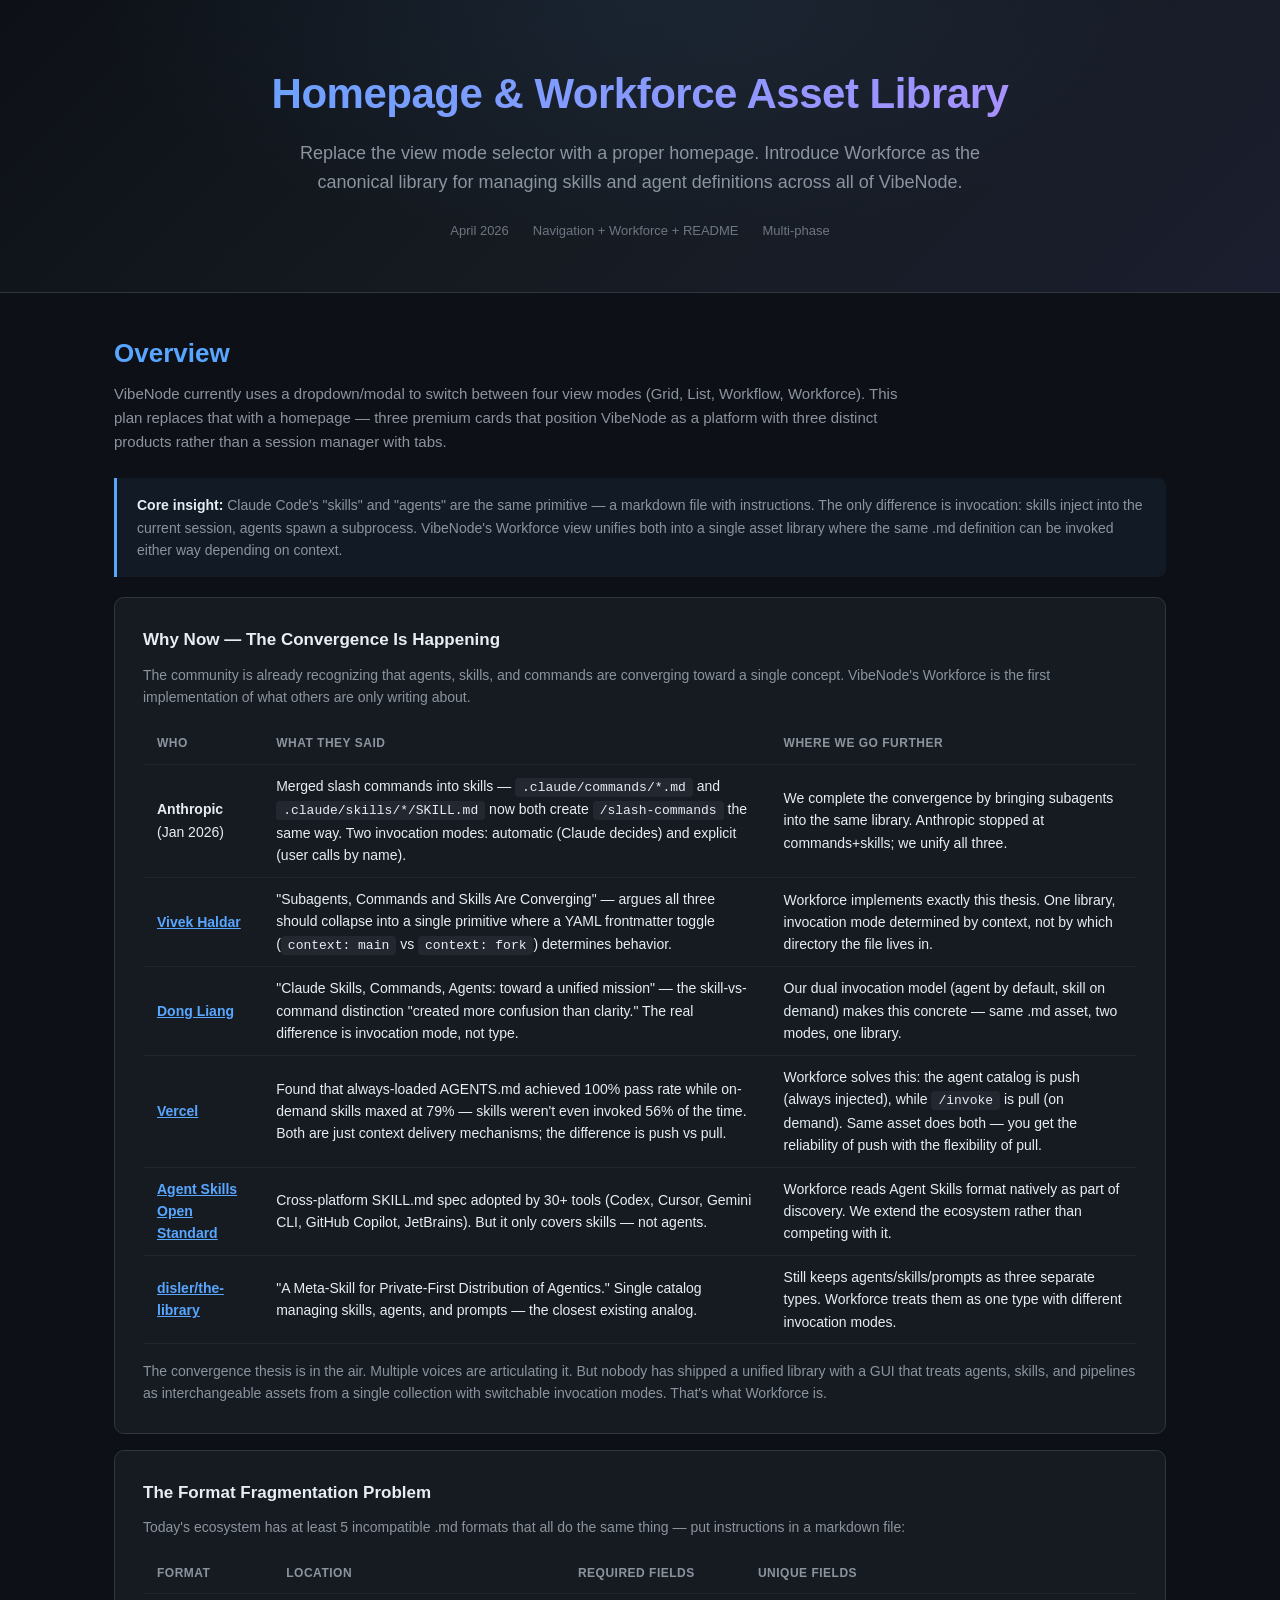
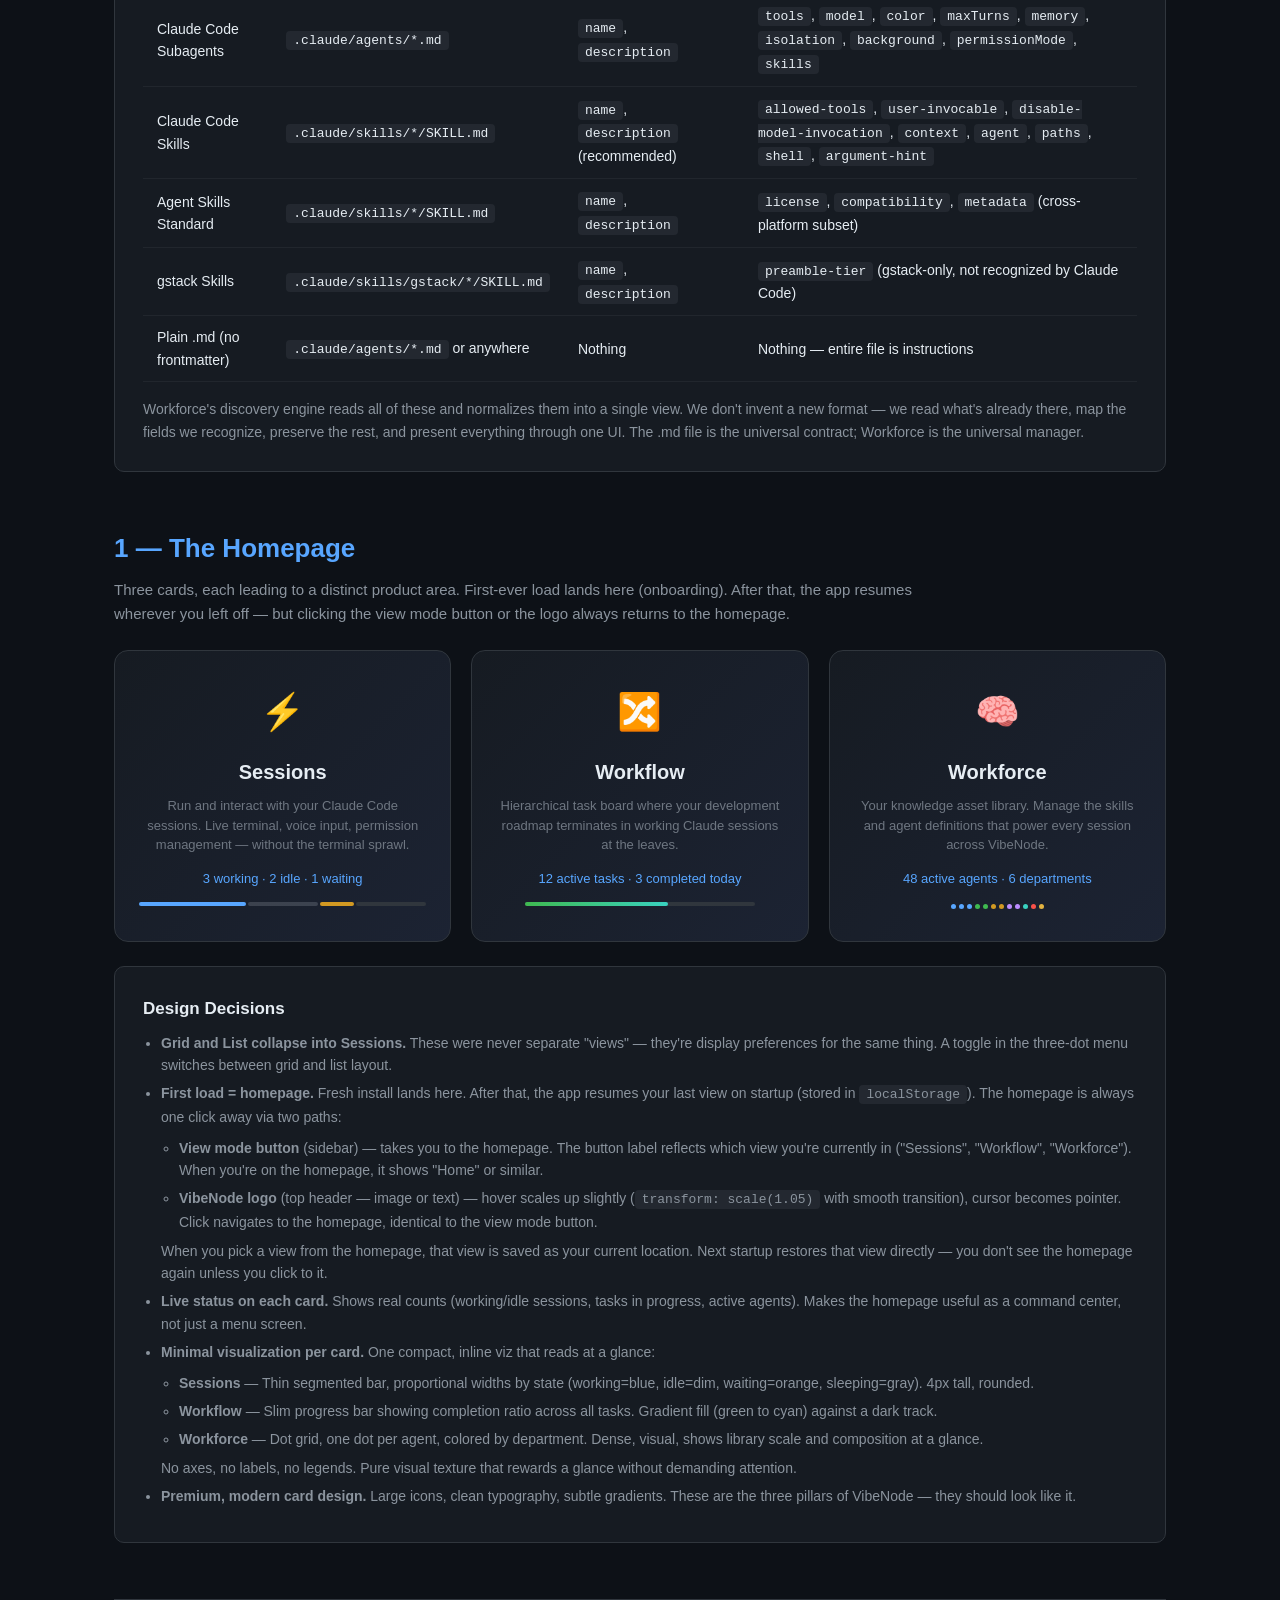
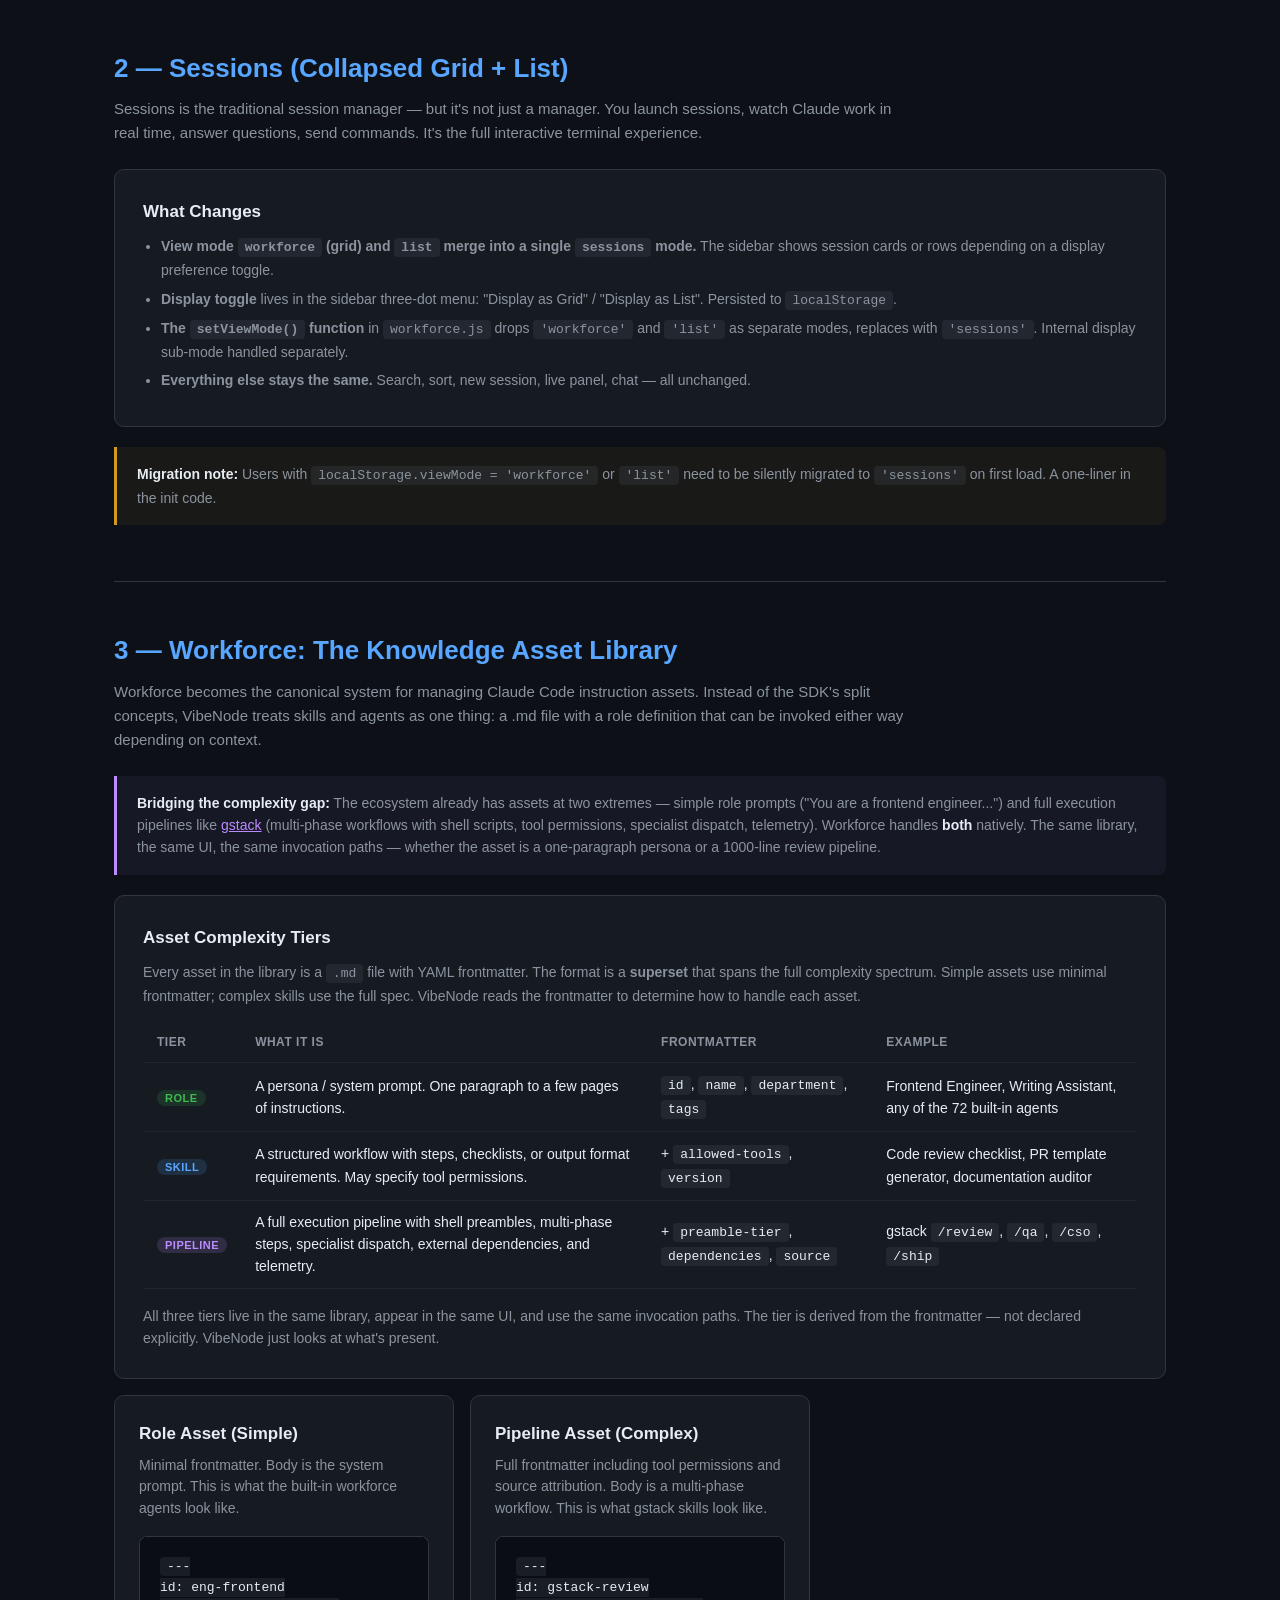
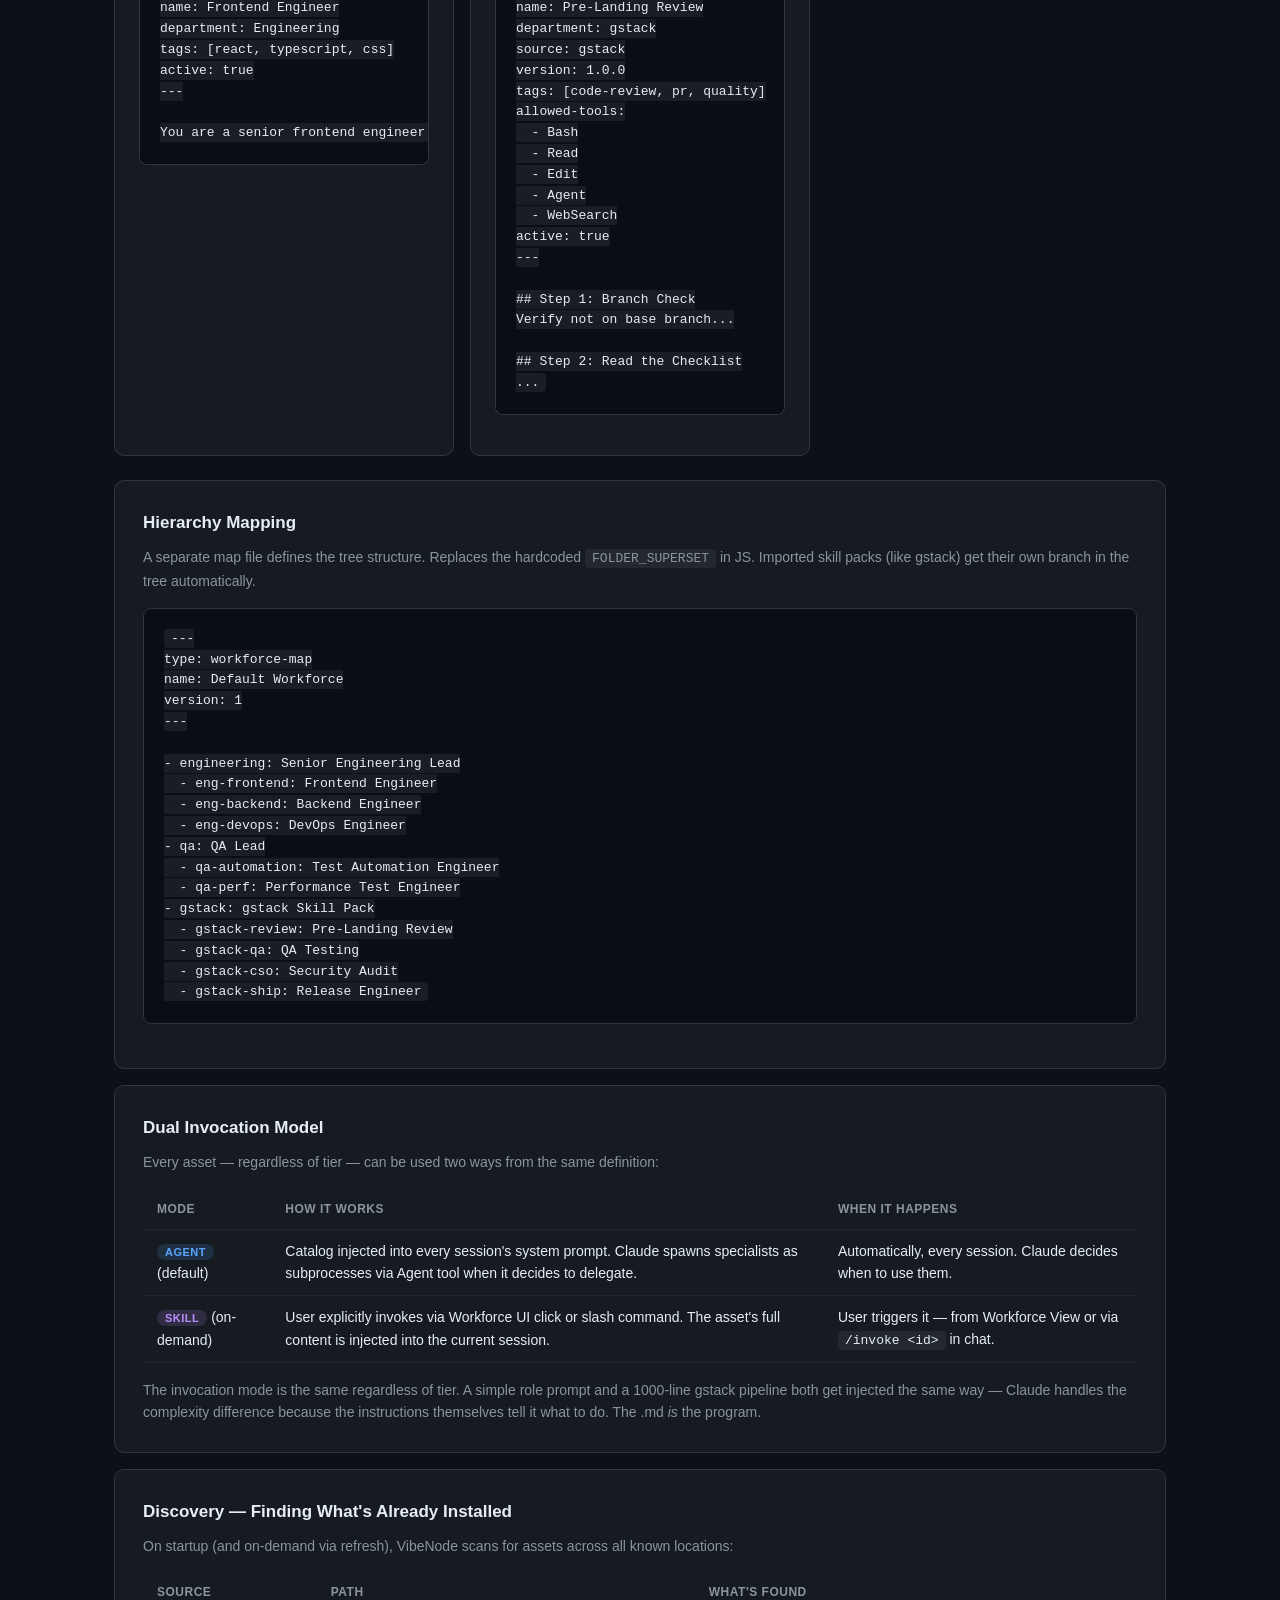
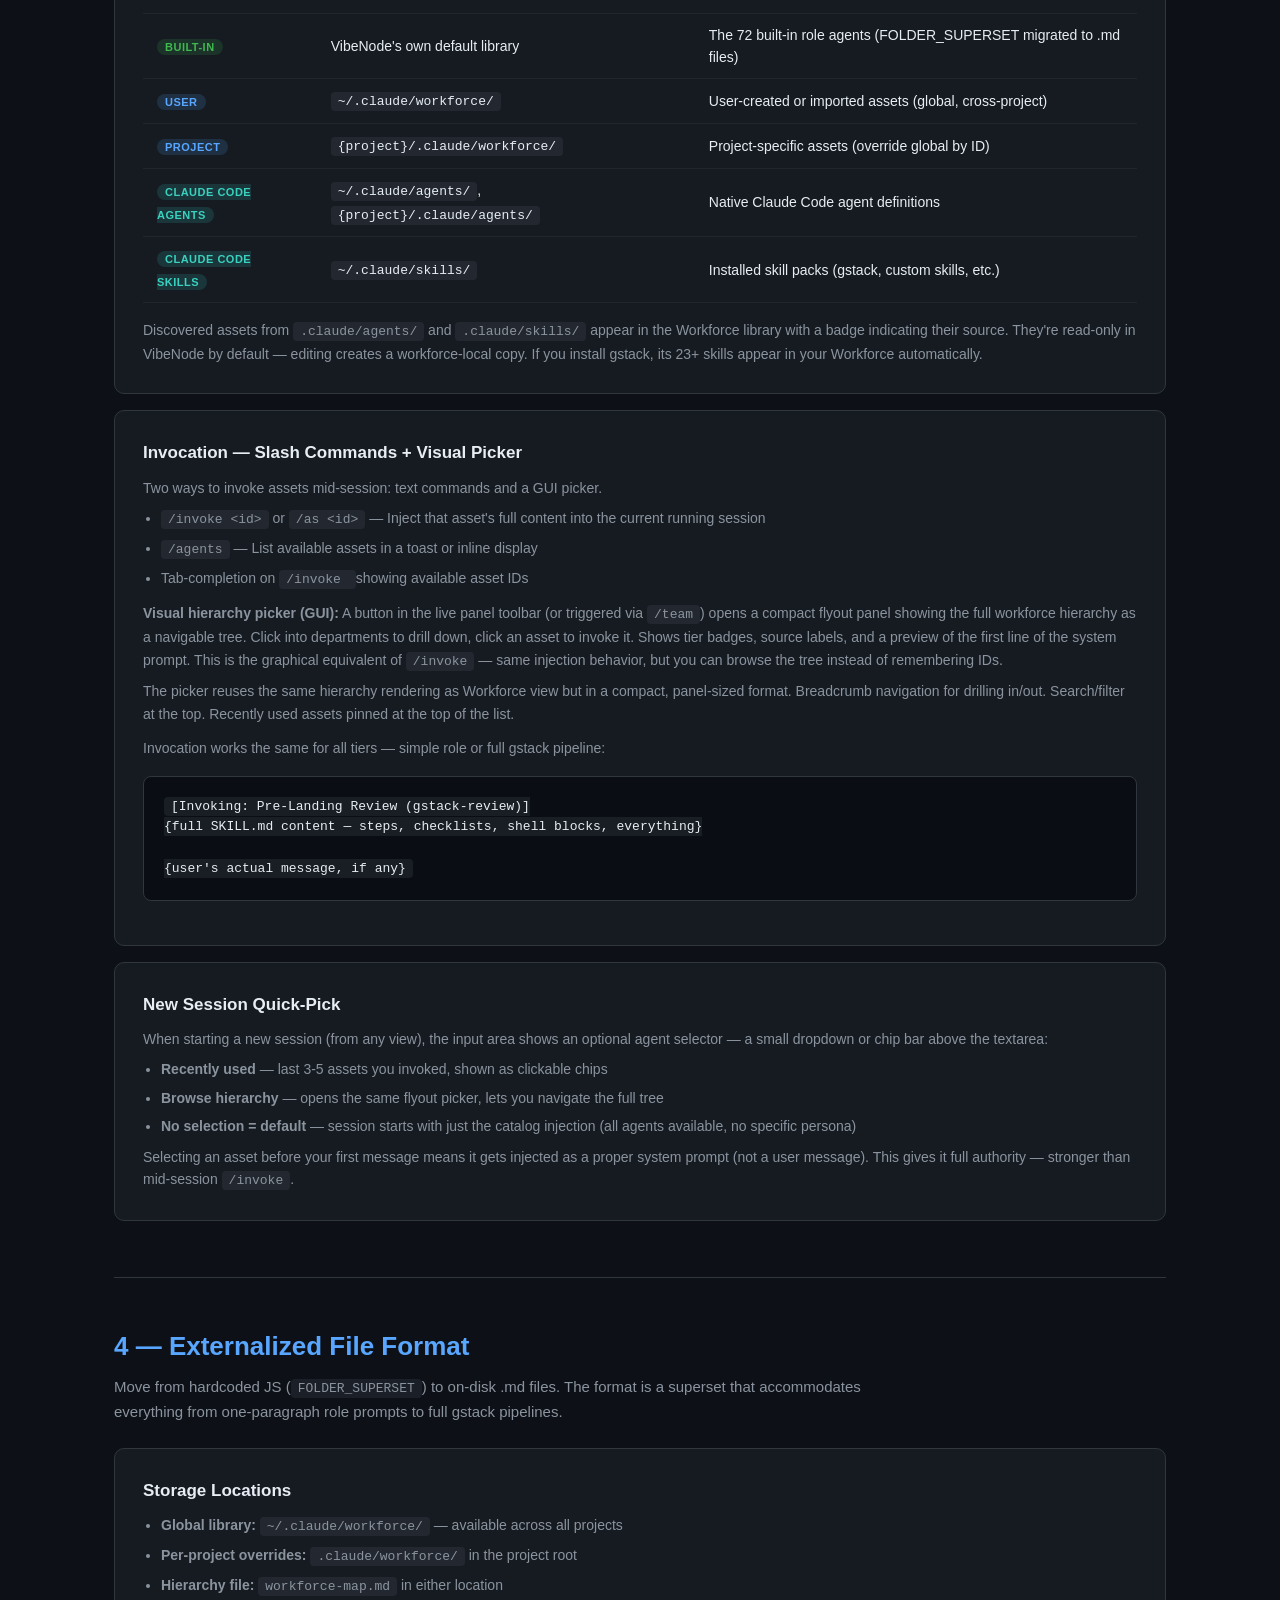
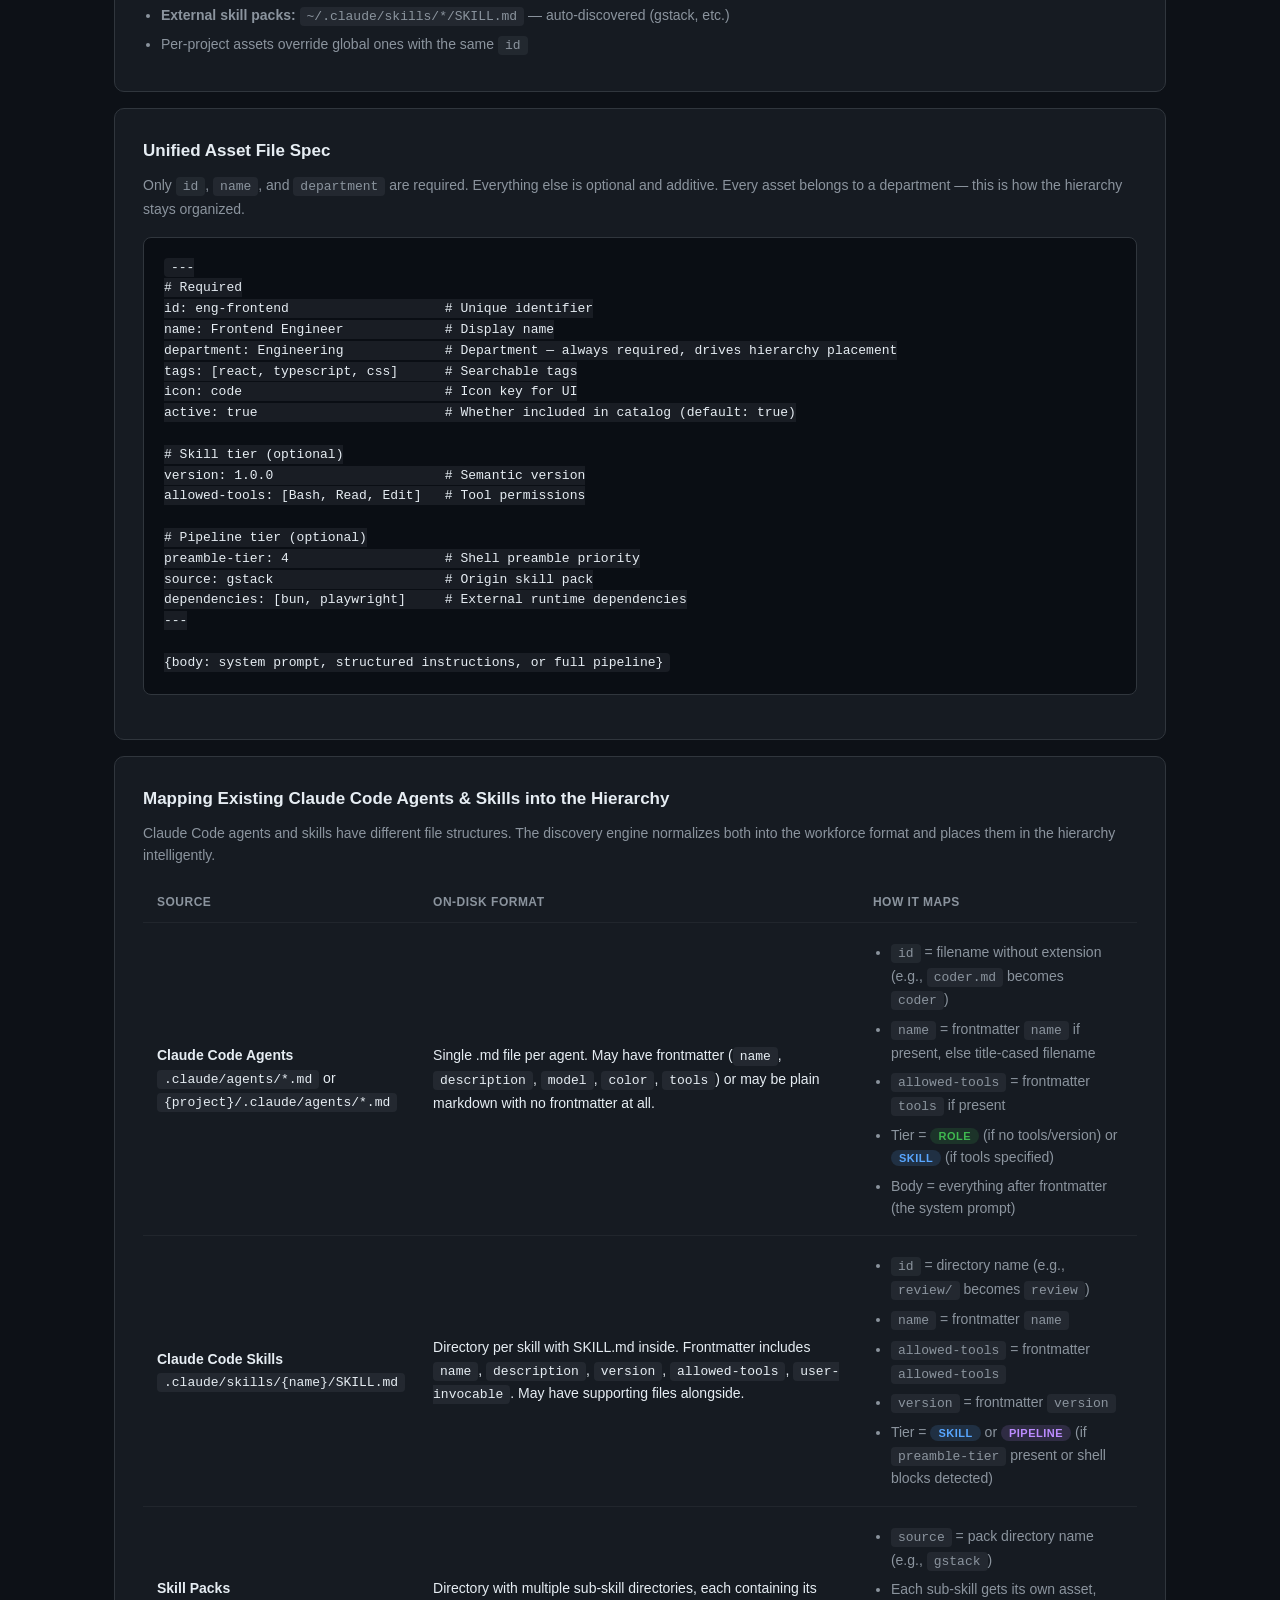
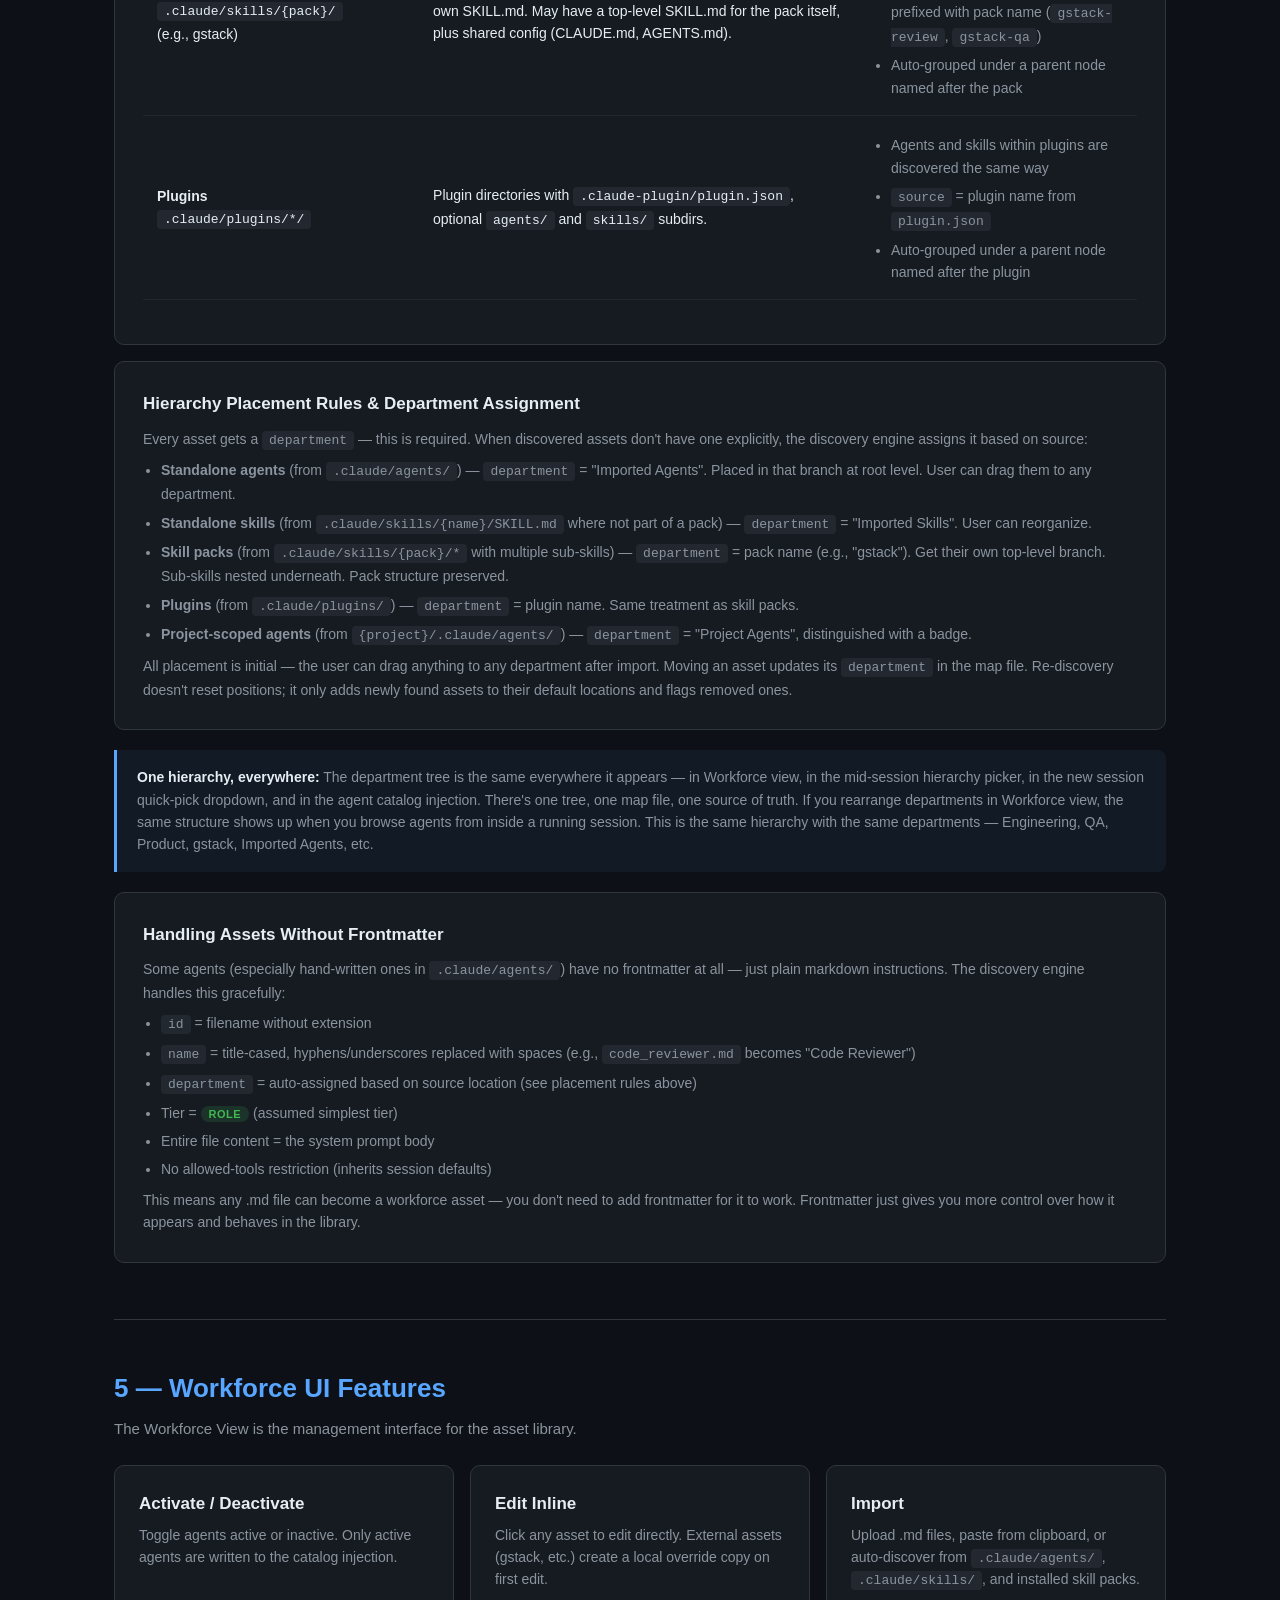
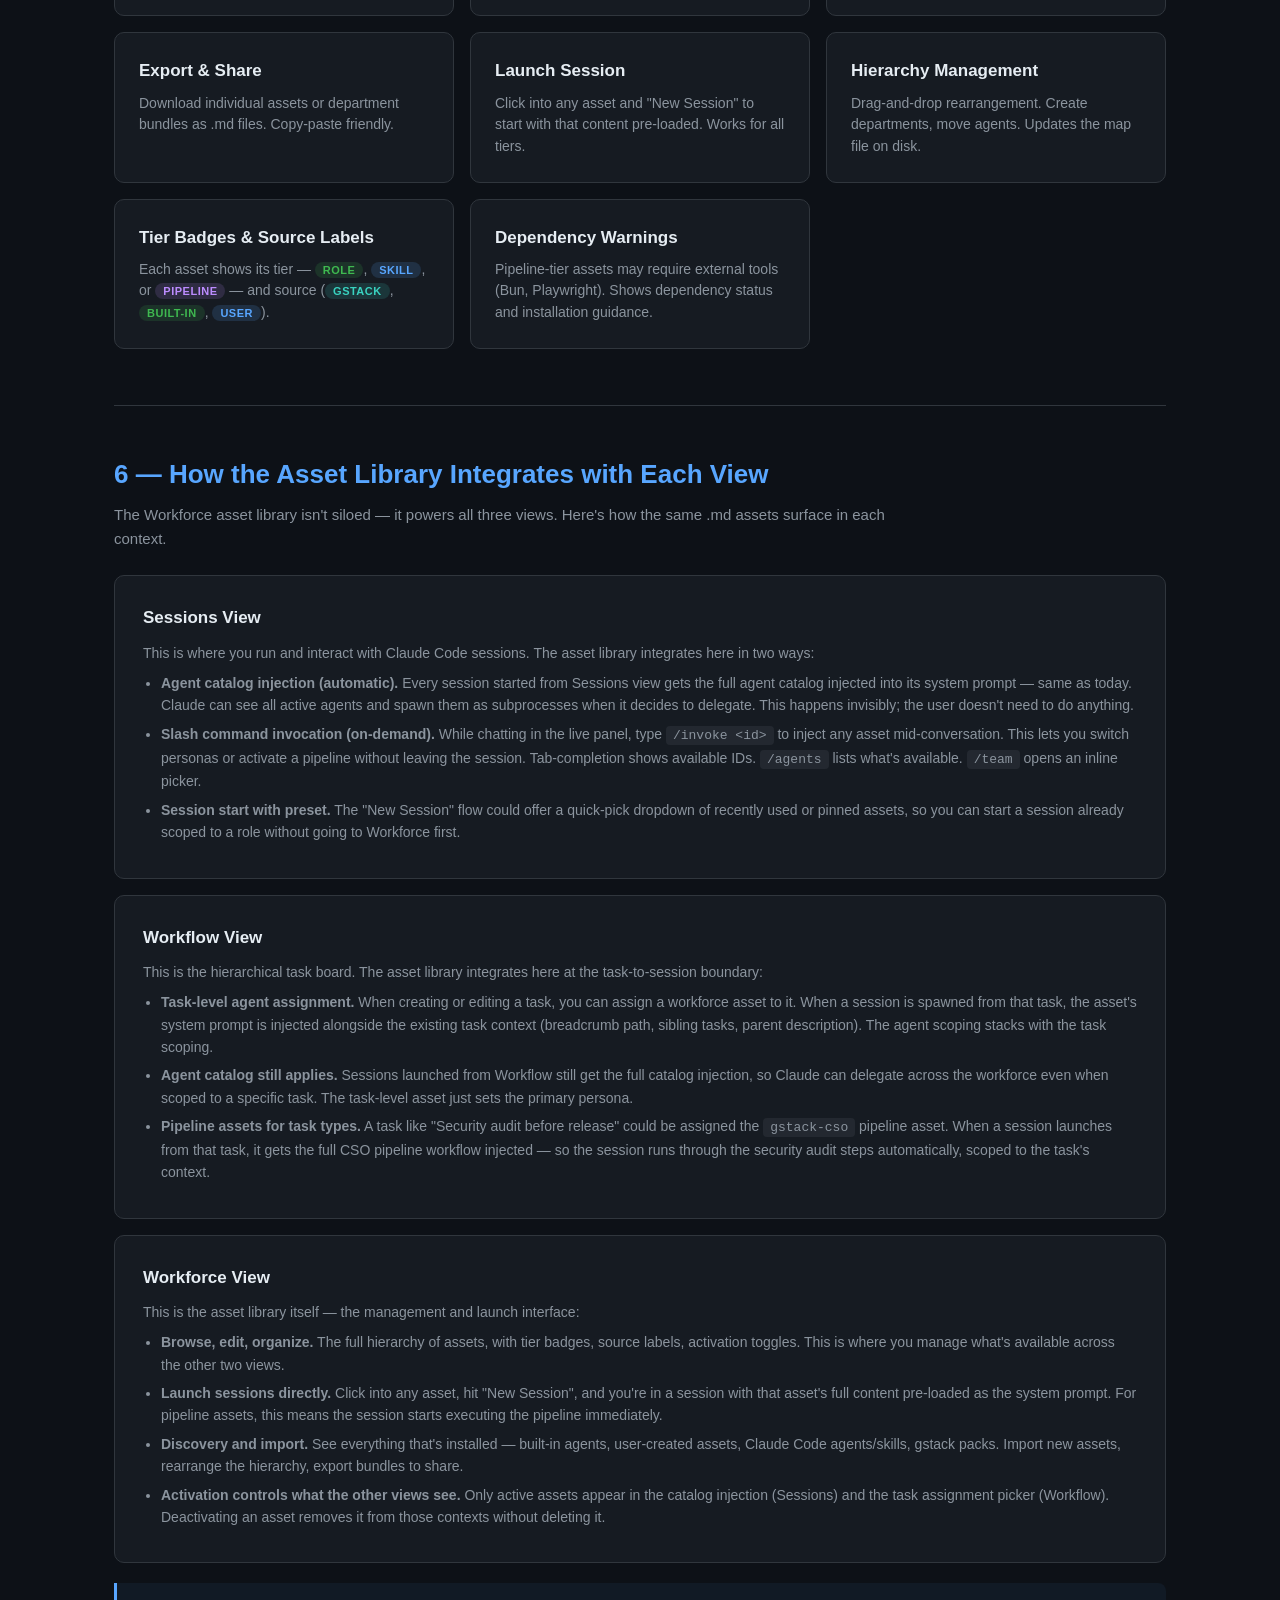
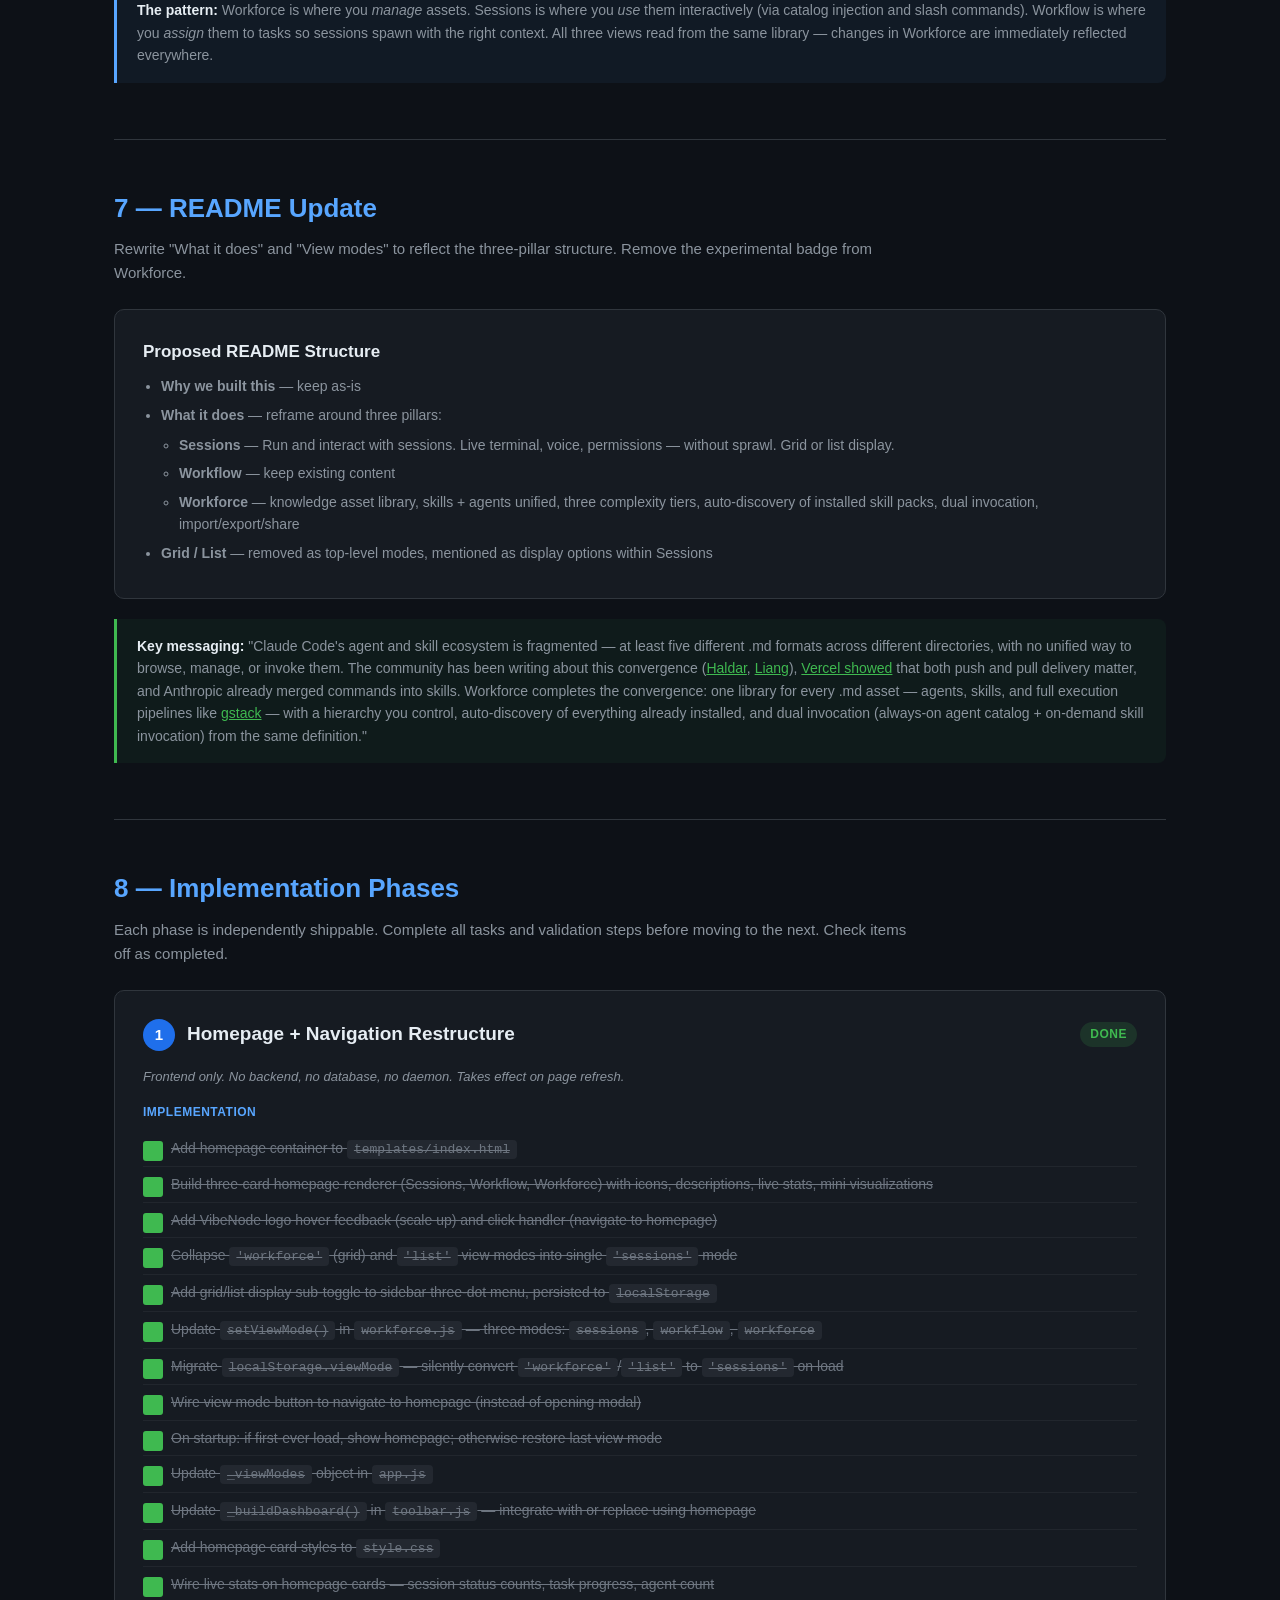
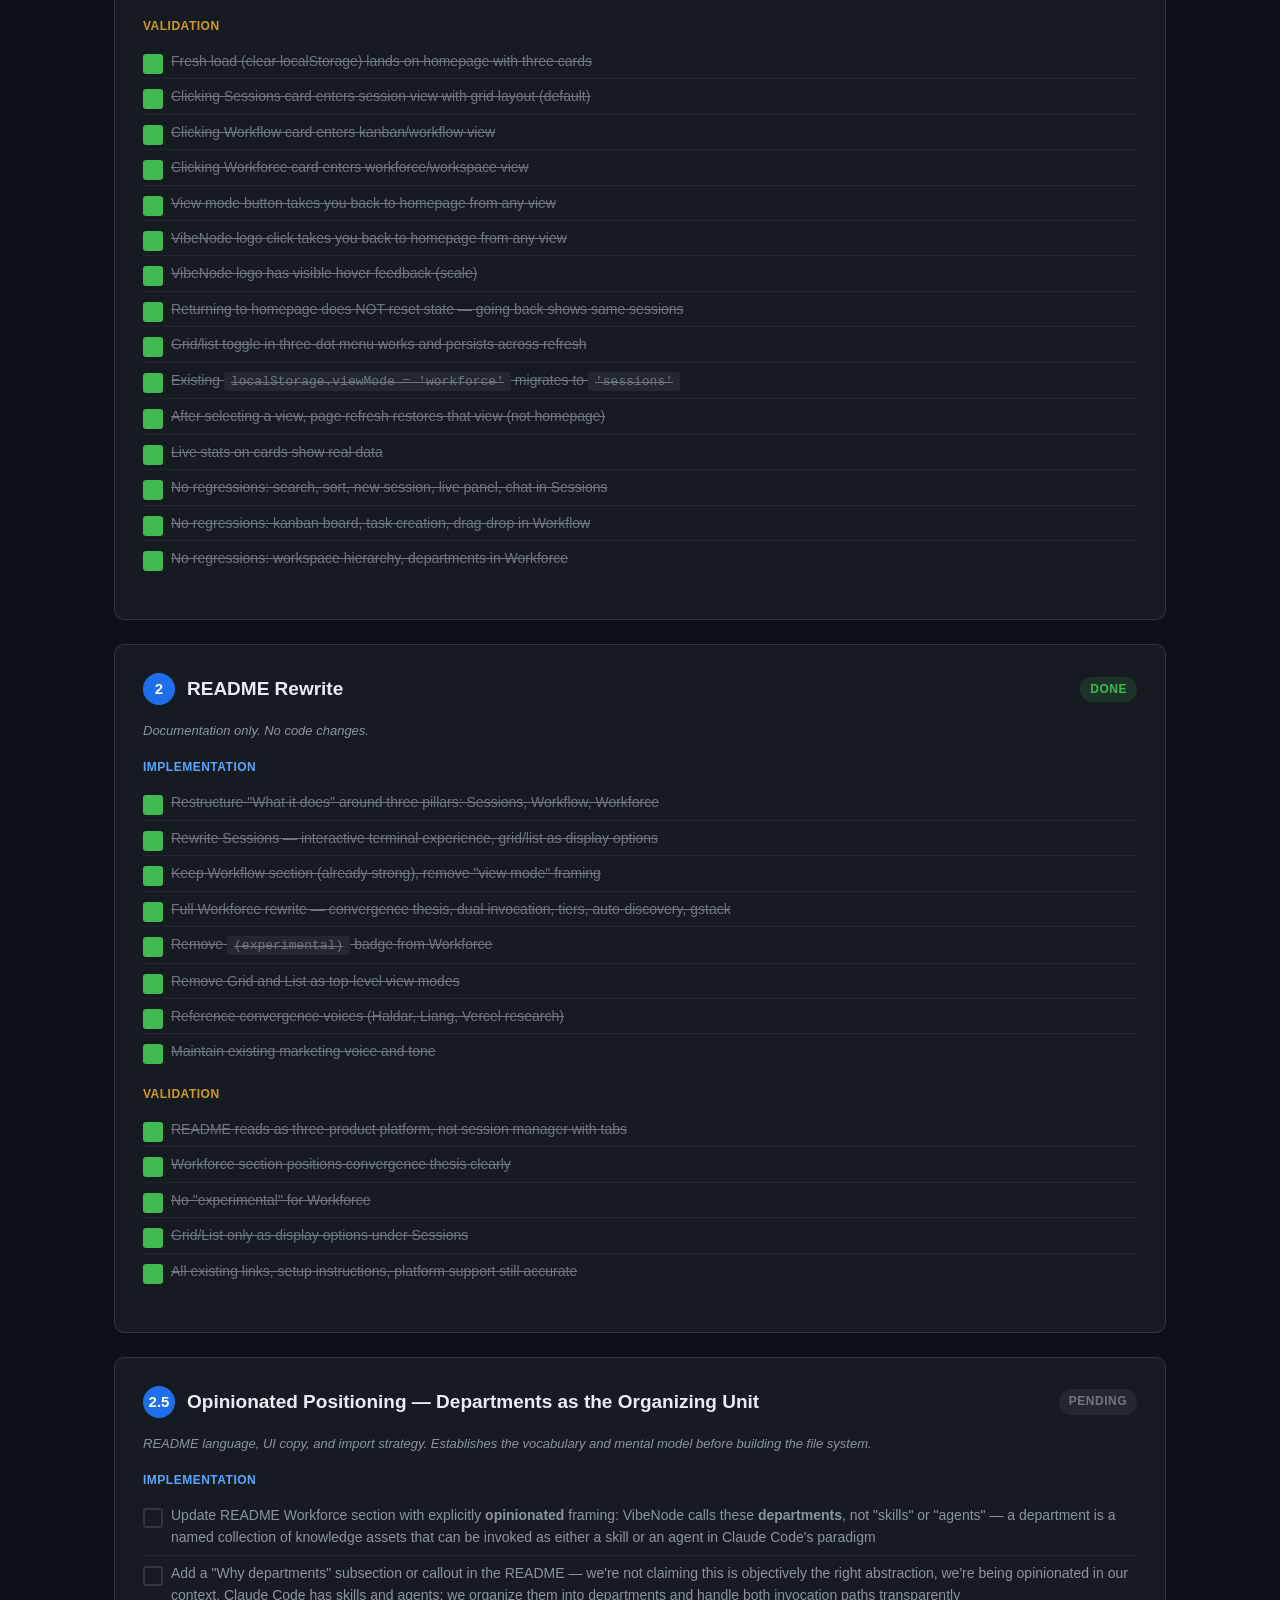
==== docs/plans/homepage_workforce_plan.html @ 004e1289 "Update VibeNode 2026-04-02 00:41" ====
<!DOCTYPE html>
<html lang="en">
<head>
<meta charset="UTF-8">
<meta name="viewport" content="width=device-width, initial-scale=1.0">
<title>VibeNode — Homepage & Workforce Asset Library Plan</title>
<style>
  :root {
    --bg: #0d1117; --bg-card: #161b22; --bg-card-hover: #1c2333; --bg-section: #0d1117;
    --border: #30363d; --border-light: #21262d; --text: #e6edf3; --text-muted: #8b949e;
    --text-dim: #6e7681; --accent: #58a6ff; --accent-dim: #1f6feb; --green: #3fb950;
    --green-dim: #238636; --orange: #d29922; --orange-dim: #9e6a03; --red: #f85149;
    --red-dim: #da3633; --purple: #bc8cff; --purple-dim: #8957e5; --cyan: #39d2c0; --yellow: #e3b341;
  }
  * { margin: 0; padding: 0; box-sizing: border-box; }
  body { font-family: -apple-system, BlinkMacSystemFont, 'Segoe UI', Helvetica, Arial, sans-serif; background: var(--bg); color: var(--text); line-height: 1.6; padding: 0; }
  .hero { background: linear-gradient(135deg, #0d1117 0%, #161b22 50%, #1a1e2e 100%); border-bottom: 1px solid var(--border); padding: 60px 40px 50px; text-align: center; position: relative; overflow: hidden; }
  .hero::before { content: ''; position: absolute; top: 0; left: 0; right: 0; bottom: 0; background: radial-gradient(ellipse at 50% 0%, rgba(88,166,255,0.08) 0%, transparent 60%); pointer-events: none; }
  .hero h1 { font-size: 42px; font-weight: 700; letter-spacing: -0.5px; margin-bottom: 12px; background: linear-gradient(135deg, var(--accent), var(--purple)); -webkit-background-clip: text; -webkit-text-fill-color: transparent; }
  .hero .subtitle { font-size: 18px; color: var(--text-muted); max-width: 700px; margin: 0 auto 24px; }
  .hero .meta { display: flex; gap: 24px; justify-content: center; flex-wrap: wrap; }
  .hero .meta span { font-size: 13px; color: var(--text-dim); display: flex; align-items: center; gap: 6px; }
  .container { max-width: 1100px; margin: 0 auto; padding: 40px 24px 80px; }
  section { margin-bottom: 56px; }
  section > h2 { font-size: 26px; font-weight: 600; margin-bottom: 8px; color: var(--accent); display: flex; align-items: center; gap: 10px; }
  section > .section-desc { color: var(--text-muted); font-size: 15px; margin-bottom: 24px; max-width: 800px; }
  .card-grid { display: grid; grid-template-columns: repeat(auto-fill, minmax(320px, 1fr)); gap: 16px; margin-bottom: 24px; }
  .card { background: var(--bg-card); border: 1px solid var(--border); border-radius: 10px; padding: 24px; transition: border-color 0.15s, background 0.15s; }
  .card:hover { background: var(--bg-card-hover); border-color: var(--accent-dim); }
  .card h3 { font-size: 17px; font-weight: 600; margin-bottom: 8px; display: flex; align-items: center; gap: 8px; }
  .card p { font-size: 14px; color: var(--text-muted); line-height: 1.55; }
  .card ul { margin-top: 10px; padding-left: 18px; }
  .card li { font-size: 14px; color: var(--text-muted); margin-bottom: 4px; }
  .card-full { background: var(--bg-card); border: 1px solid var(--border); border-radius: 10px; padding: 28px; margin-bottom: 16px; }
  .card-full h3 { font-size: 17px; font-weight: 600; margin-bottom: 10px; display: flex; align-items: center; gap: 8px; }
  .card-full p, .card-full li { font-size: 14px; color: var(--text-muted); line-height: 1.6; }
  .card-full ul { padding-left: 18px; margin-top: 8px; }
  .card-full li { margin-bottom: 6px; }
  .badge { font-size: 11px; font-weight: 600; padding: 2px 8px; border-radius: 20px; text-transform: uppercase; letter-spacing: 0.5px; }
  .badge-blue { background: rgba(88,166,255,0.15); color: var(--accent); }
  .badge-green { background: rgba(63,185,80,0.15); color: var(--green); }
  .badge-orange { background: rgba(210,153,34,0.15); color: var(--orange); }
  .badge-purple { background: rgba(188,140,255,0.15); color: var(--purple); }
  .badge-red { background: rgba(248,81,73,0.15); color: var(--red); }
  .badge-cyan { background: rgba(57,210,192,0.15); color: var(--cyan); }
  table { width: 100%; border-collapse: collapse; margin: 16px 0; font-size: 14px; }
  th, td { text-align: left; padding: 10px 14px; border-bottom: 1px solid var(--border-light); }
  th { color: var(--text-muted); font-weight: 600; font-size: 12px; text-transform: uppercase; letter-spacing: 0.5px; }
  td { color: var(--text); }
  tr:hover td { background: rgba(88,166,255,0.03); }
  code { background: rgba(110,118,129,0.15); padding: 2px 7px; border-radius: 4px; font-size: 13px; font-family: 'SF Mono', 'Fira Code', 'Consolas', monospace; }
  pre { background: #0a0e14; border: 1px solid var(--border); border-radius: 8px; padding: 20px; overflow-x: auto; margin: 16px 0; font-size: 13px; line-height: 1.6; }
  .callout { background: rgba(88,166,255,0.06); border-left: 3px solid var(--accent); border-radius: 0 8px 8px 0; padding: 16px 20px; margin: 20px 0; font-size: 14px; color: var(--text-muted); }
  .callout strong { color: var(--text); }
  .callout-orange { background: rgba(210,153,34,0.06); border-left-color: var(--orange); }
  .callout-green { background: rgba(63,185,80,0.06); border-left-color: var(--green); }
  .callout-purple { background: rgba(188,140,255,0.06); border-left-color: var(--purple); }
  .callout-red { background: rgba(248,81,73,0.06); border-left-color: var(--red); }
  .steps { counter-reset: step; list-style: none; padding: 0; }
  .steps li { counter-increment: step; position: relative; padding-left: 48px; margin-bottom: 20px; font-size: 14px; color: var(--text-muted); line-height: 1.6; }
  .steps li::before { content: counter(step); position: absolute; left: 0; top: 0; width: 30px; height: 30px; border-radius: 50%; background: var(--accent-dim); color: white; font-size: 14px; font-weight: 600; display: flex; align-items: center; justify-content: center; }
  .steps li strong { color: var(--text); }
  hr { border: none; border-top: 1px solid var(--border); margin: 48px 0; }
  .homepage-preview { display: grid; grid-template-columns: repeat(3, 1fr); gap: 20px; margin: 24px 0; }
  .homepage-card { background: linear-gradient(135deg, var(--bg-card) 0%, var(--bg-card-hover) 100%); border: 1px solid var(--border); border-radius: 14px; padding: 32px 24px; text-align: center; transition: border-color 0.2s, transform 0.15s; }
  .homepage-card:hover { border-color: var(--accent-dim); transform: translateY(-2px); }
  .homepage-card .card-icon { font-size: 36px; margin-bottom: 16px; display: block; }
  .homepage-card h3 { font-size: 20px; font-weight: 600; margin-bottom: 8px; justify-content: center; }
  .homepage-card p { font-size: 13px; color: var(--text-dim); line-height: 1.5; }
  .homepage-card .live-stat { margin-top: 14px; font-size: 13px; color: var(--accent); font-weight: 500; }
  .homepage-card .mini-viz { margin-top: 10px; height: 8px; display: flex; align-items: center; justify-content: center; }
</style>
</head>
<body>

<div class="hero">
  <h1>Homepage &amp; Workforce Asset Library</h1>
  <div class="subtitle">Replace the view mode selector with a proper homepage. Introduce Workforce as the canonical library for managing skills and agent definitions across all of VibeNode.</div>
  <div class="meta"><span>April 2026</span><span>Navigation + Workforce + README</span><span>Multi-phase</span></div>
</div>

<div class="container">

<!-- ═══════════════ OVERVIEW ═══════════════ -->
<section>
  <h2>Overview</h2>
  <p class="section-desc">VibeNode currently uses a dropdown/modal to switch between four view modes (Grid, List, Workflow, Workforce). This plan replaces that with a homepage — three premium cards that position VibeNode as a platform with three distinct products rather than a session manager with tabs.</p>
  <div class="callout"><strong>Core insight:</strong> Claude Code's "skills" and "agents" are the same primitive — a markdown file with instructions. The only difference is invocation: skills inject into the current session, agents spawn a subprocess. VibeNode's Workforce view unifies both into a single asset library where the same .md definition can be invoked either way depending on context.</div>

  <div class="card-full">
    <h3>Why Now — The Convergence Is Happening</h3>
    <p>The community is already recognizing that agents, skills, and commands are converging toward a single concept. VibeNode's Workforce is the first implementation of what others are only writing about.</p>
    <table>
      <tr><th>Who</th><th>What They Said</th><th>Where We Go Further</th></tr>
      <tr>
        <td><strong>Anthropic</strong> (Jan 2026)</td>
        <td>Merged slash commands into skills — <code>.claude/commands/*.md</code> and <code>.claude/skills/*/SKILL.md</code> now both create <code>/slash-commands</code> the same way. Two invocation modes: automatic (Claude decides) and explicit (user calls by name).</td>
        <td>We complete the convergence by bringing subagents into the same library. Anthropic stopped at commands+skills; we unify all three.</td>
      </tr>
      <tr>
        <td><strong><a href="https://vivekhaldar.com/articles/claude-code-subagents-commands-skills-converging/" style="color:var(--accent)">Vivek Haldar</a></strong></td>
        <td>"Subagents, Commands and Skills Are Converging" — argues all three should collapse into a single primitive where a YAML frontmatter toggle (<code>context: main</code> vs <code>context: fork</code>) determines behavior.</td>
        <td>Workforce implements exactly this thesis. One library, invocation mode determined by context, not by which directory the file lives in.</td>
      </tr>
      <tr>
        <td><strong><a href="https://dongliang.medium.com/claude-skills-commands-agents-toward-a-unified-mission-29b87e385729" style="color:var(--accent)">Dong Liang</a></strong></td>
        <td>"Claude Skills, Commands, Agents: toward a unified mission" — the skill-vs-command distinction "created more confusion than clarity." The real difference is invocation mode, not type.</td>
        <td>Our dual invocation model (agent by default, skill on demand) makes this concrete — same .md asset, two modes, one library.</td>
      </tr>
      <tr>
        <td><strong><a href="https://vercel.com/blog/agents-md-outperforms-skills-in-our-agent-evals" style="color:var(--accent)">Vercel</a></strong></td>
        <td>Found that always-loaded AGENTS.md achieved 100% pass rate while on-demand skills maxed at 79% — skills weren't even invoked 56% of the time. Both are just context delivery mechanisms; the difference is push vs pull.</td>
        <td>Workforce solves this: the agent catalog is push (always injected), while <code>/invoke</code> is pull (on demand). Same asset does both — you get the reliability of push with the flexibility of pull.</td>
      </tr>
      <tr>
        <td><strong><a href="https://agentskills.io" style="color:var(--accent)">Agent Skills Open Standard</a></strong></td>
        <td>Cross-platform SKILL.md spec adopted by 30+ tools (Codex, Cursor, Gemini CLI, GitHub Copilot, JetBrains). But it only covers skills — not agents.</td>
        <td>Workforce reads Agent Skills format natively as part of discovery. We extend the ecosystem rather than competing with it.</td>
      </tr>
      <tr>
        <td><strong><a href="https://github.com/disler/the-library" style="color:var(--accent)">disler/the-library</a></strong></td>
        <td>"A Meta-Skill for Private-First Distribution of Agentics." Single catalog managing skills, agents, and prompts — the closest existing analog.</td>
        <td>Still keeps agents/skills/prompts as three separate types. Workforce treats them as one type with different invocation modes.</td>
      </tr>
    </table>
    <p style="margin-top:16px;color:var(--text-muted);font-size:14px;">The convergence thesis is in the air. Multiple voices are articulating it. But nobody has shipped a unified library with a GUI that treats agents, skills, and pipelines as interchangeable assets from a single collection with switchable invocation modes. That's what Workforce is.</p>
  </div>

  <div class="card-full">
    <h3>The Format Fragmentation Problem</h3>
    <p>Today's ecosystem has at least 5 incompatible .md formats that all do the same thing — put instructions in a markdown file:</p>
    <table>
      <tr><th>Format</th><th>Location</th><th>Required Fields</th><th>Unique Fields</th></tr>
      <tr>
        <td>Claude Code Subagents</td>
        <td><code>.claude/agents/*.md</code></td>
        <td><code>name</code>, <code>description</code></td>
        <td><code>tools</code>, <code>model</code>, <code>color</code>, <code>maxTurns</code>, <code>memory</code>, <code>isolation</code>, <code>background</code>, <code>permissionMode</code>, <code>skills</code></td>
      </tr>
      <tr>
        <td>Claude Code Skills</td>
        <td><code>.claude/skills/*/SKILL.md</code></td>
        <td><code>name</code>, <code>description</code> (recommended)</td>
        <td><code>allowed-tools</code>, <code>user-invocable</code>, <code>disable-model-invocation</code>, <code>context</code>, <code>agent</code>, <code>paths</code>, <code>shell</code>, <code>argument-hint</code></td>
      </tr>
      <tr>
        <td>Agent Skills Standard</td>
        <td><code>.claude/skills/*/SKILL.md</code></td>
        <td><code>name</code>, <code>description</code></td>
        <td><code>license</code>, <code>compatibility</code>, <code>metadata</code> (cross-platform subset)</td>
      </tr>
      <tr>
        <td>gstack Skills</td>
        <td><code>.claude/skills/gstack/*/SKILL.md</code></td>
        <td><code>name</code>, <code>description</code></td>
        <td><code>preamble-tier</code> (gstack-only, not recognized by Claude Code)</td>
      </tr>
      <tr>
        <td>Plain .md (no frontmatter)</td>
        <td><code>.claude/agents/*.md</code> or anywhere</td>
        <td>Nothing</td>
        <td>Nothing — entire file is instructions</td>
      </tr>
    </table>
    <p style="margin-top:12px;color:var(--text-muted);font-size:14px;">Workforce's discovery engine reads all of these and normalizes them into a single view. We don't invent a new format — we read what's already there, map the fields we recognize, preserve the rest, and present everything through one UI. The .md file is the universal contract; Workforce is the universal manager.</p>
  </div>
</section>

<!-- ═══════════════ THE HOMEPAGE ═══════════════ -->
<section>
  <h2>1 — The Homepage</h2>
  <p class="section-desc">Three cards, each leading to a distinct product area. First-ever load lands here (onboarding). After that, the app resumes wherever you left off — but clicking the view mode button or the logo always returns to the homepage.</p>

  <div class="homepage-preview">
    <div class="homepage-card">
      <span class="card-icon">&#9889;</span>
      <h3>Sessions</h3>
      <p>Run and interact with your Claude Code sessions. Live terminal, voice input, permission management — without the terminal sprawl.</p>
      <div class="live-stat">3 working &middot; 2 idle &middot; 1 waiting</div>
      <div class="mini-viz" style="gap:2px;"><div style="width:38%;height:4px;border-radius:2px;background:var(--accent);"></div><div style="width:25%;height:4px;border-radius:2px;background:var(--text-dim);opacity:0.4;"></div><div style="width:12%;height:4px;border-radius:2px;background:var(--orange);"></div><div style="width:25%;height:4px;border-radius:2px;background:var(--border);"></div></div>
    </div>
    <div class="homepage-card">
      <span class="card-icon">&#128256;</span>
      <h3>Workflow</h3>
      <p>Hierarchical task board where your development roadmap terminates in working Claude sessions at the leaves.</p>
      <div class="live-stat">12 active tasks &middot; 3 completed today</div>
      <div class="mini-viz"><div style="width:80%;height:4px;border-radius:2px;background:var(--border);"><div style="width:62%;height:100%;border-radius:2px;background:linear-gradient(90deg,var(--green),var(--cyan));"></div></div></div>
    </div>
    <div class="homepage-card">
      <span class="card-icon">&#129504;</span>
      <h3>Workforce</h3>
      <p>Your knowledge asset library. Manage the skills and agent definitions that power every session across VibeNode.</p>
      <div class="live-stat">48 active agents &middot; 6 departments</div>
      <div class="mini-viz" style="gap:3px;flex-wrap:wrap;height:auto;padding:4px 16px 0;"><div style="width:5px;height:5px;border-radius:50%;background:var(--accent);"></div><div style="width:5px;height:5px;border-radius:50%;background:var(--accent);"></div><div style="width:5px;height:5px;border-radius:50%;background:var(--accent);"></div><div style="width:5px;height:5px;border-radius:50%;background:var(--green);"></div><div style="width:5px;height:5px;border-radius:50%;background:var(--green);"></div><div style="width:5px;height:5px;border-radius:50%;background:var(--orange);"></div><div style="width:5px;height:5px;border-radius:50%;background:var(--orange);"></div><div style="width:5px;height:5px;border-radius:50%;background:var(--purple);"></div><div style="width:5px;height:5px;border-radius:50%;background:var(--purple);"></div><div style="width:5px;height:5px;border-radius:50%;background:var(--cyan);"></div><div style="width:5px;height:5px;border-radius:50%;background:var(--red);"></div><div style="width:5px;height:5px;border-radius:50%;background:var(--yellow);"></div></div>
    </div>
  </div>

  <div class="card-full">
    <h3>Design Decisions</h3>
    <ul>
      <li><strong>Grid and List collapse into Sessions.</strong> These were never separate "views" — they're display preferences for the same thing. A toggle in the three-dot menu switches between grid and list layout.</li>
      <li><strong>First load = homepage.</strong> Fresh install lands here. After that, the app resumes your last view on startup (stored in <code>localStorage</code>). The homepage is always one click away via two paths:
        <ul>
          <li><strong>View mode button</strong> (sidebar) — takes you to the homepage. The button label reflects which view you're currently in ("Sessions", "Workflow", "Workforce"). When you're on the homepage, it shows "Home" or similar.</li>
          <li><strong>VibeNode logo</strong> (top header — image or text) — hover scales up slightly (<code>transform: scale(1.05)</code> with smooth transition), cursor becomes pointer. Click navigates to the homepage, identical to the view mode button.</li>
        </ul>
        When you pick a view from the homepage, that view is saved as your current location. Next startup restores that view directly — you don't see the homepage again unless you click to it.
      </li>
      <li><strong>Live status on each card.</strong> Shows real counts (working/idle sessions, tasks in progress, active agents). Makes the homepage useful as a command center, not just a menu screen.</li>
      <li><strong>Minimal visualization per card.</strong> One compact, inline viz that reads at a glance:
        <ul>
          <li><strong>Sessions</strong> — Thin segmented bar, proportional widths by state (working=blue, idle=dim, waiting=orange, sleeping=gray). 4px tall, rounded.</li>
          <li><strong>Workflow</strong> — Slim progress bar showing completion ratio across all tasks. Gradient fill (green to cyan) against a dark track.</li>
          <li><strong>Workforce</strong> — Dot grid, one dot per agent, colored by department. Dense, visual, shows library scale and composition at a glance.</li>
        </ul>
        No axes, no labels, no legends. Pure visual texture that rewards a glance without demanding attention.
      </li>
      <li><strong>Premium, modern card design.</strong> Large icons, clean typography, subtle gradients. These are the three pillars of VibeNode — they should look like it.</li>
    </ul>
  </div>
</section>

<hr>

<!-- ═══════════════ SESSIONS ═══════════════ -->
<section>
  <h2>2 — Sessions (Collapsed Grid + List)</h2>
  <p class="section-desc">Sessions is the traditional session manager — but it's not just a manager. You launch sessions, watch Claude work in real time, answer questions, send commands. It's the full interactive terminal experience.</p>
  <div class="card-full">
    <h3>What Changes</h3>
    <ul>
      <li><strong>View mode <code>workforce</code> (grid) and <code>list</code> merge into a single <code>sessions</code> mode.</strong> The sidebar shows session cards or rows depending on a display preference toggle.</li>
      <li><strong>Display toggle</strong> lives in the sidebar three-dot menu: "Display as Grid" / "Display as List". Persisted to <code>localStorage</code>.</li>
      <li><strong>The <code>setViewMode()</code> function</strong> in <code>workforce.js</code> drops <code>'workforce'</code> and <code>'list'</code> as separate modes, replaces with <code>'sessions'</code>. Internal display sub-mode handled separately.</li>
      <li><strong>Everything else stays the same.</strong> Search, sort, new session, live panel, chat — all unchanged.</li>
    </ul>
  </div>
  <div class="callout-orange callout"><strong>Migration note:</strong> Users with <code>localStorage.viewMode = 'workforce'</code> or <code>'list'</code> need to be silently migrated to <code>'sessions'</code> on first load. A one-liner in the init code.</div>
</section>

<hr>

<!-- ═══════════════ WORKFORCE ASSET LIBRARY ═══════════════ -->
<section>
  <h2>3 — Workforce: The Knowledge Asset Library</h2>
  <p class="section-desc">Workforce becomes the canonical system for managing Claude Code instruction assets. Instead of the SDK's split concepts, VibeNode treats skills and agents as one thing: a .md file with a role definition that can be invoked either way depending on context.</p>

  <div class="callout-purple callout"><strong>Bridging the complexity gap:</strong> The ecosystem already has assets at two extremes — simple role prompts ("You are a frontend engineer...") and full execution pipelines like <a href="https://github.com/garrytan/gstack" style="color:var(--purple)">gstack</a> (multi-phase workflows with shell scripts, tool permissions, specialist dispatch, telemetry). Workforce handles <strong>both</strong> natively. The same library, the same UI, the same invocation paths — whether the asset is a one-paragraph persona or a 1000-line review pipeline.</div>

  <div class="card-full">
    <h3>Asset Complexity Tiers</h3>
    <p>Every asset in the library is a <code>.md</code> file with YAML frontmatter. The format is a <strong>superset</strong> that spans the full complexity spectrum. Simple assets use minimal frontmatter; complex skills use the full spec. VibeNode reads the frontmatter to determine how to handle each asset.</p>
    <table>
      <tr><th>Tier</th><th>What It Is</th><th>Frontmatter</th><th>Example</th></tr>
      <tr><td><span class="badge badge-green">Role</span></td><td>A persona / system prompt. One paragraph to a few pages of instructions.</td><td><code>id</code>, <code>name</code>, <code>department</code>, <code>tags</code></td><td>Frontend Engineer, Writing Assistant, any of the 72 built-in agents</td></tr>
      <tr><td><span class="badge badge-blue">Skill</span></td><td>A structured workflow with steps, checklists, or output format requirements. May specify tool permissions.</td><td>+ <code>allowed-tools</code>, <code>version</code></td><td>Code review checklist, PR template generator, documentation auditor</td></tr>
      <tr><td><span class="badge badge-purple">Pipeline</span></td><td>A full execution pipeline with shell preambles, multi-phase steps, specialist dispatch, external dependencies, and telemetry.</td><td>+ <code>preamble-tier</code>, <code>dependencies</code>, <code>source</code></td><td>gstack <code>/review</code>, <code>/qa</code>, <code>/cso</code>, <code>/ship</code></td></tr>
    </table>
    <p style="margin-top:12px;color:var(--text-muted);font-size:14px;">All three tiers live in the same library, appear in the same UI, and use the same invocation paths. The tier is derived from the frontmatter — not declared explicitly. VibeNode just looks at what's present.</p>
  </div>

  <div class="card-grid">
    <div class="card">
      <h3>Role Asset (Simple)</h3>
      <p>Minimal frontmatter. Body is the system prompt. This is what the built-in workforce agents look like.</p>
      <pre><code>---
id: eng-frontend
name: Frontend Engineer
department: Engineering
tags: [react, typescript, css]
active: true
---

You are a senior frontend engineer...</code></pre>
    </div>
    <div class="card">
      <h3>Pipeline Asset (Complex)</h3>
      <p>Full frontmatter including tool permissions and source attribution. Body is a multi-phase workflow. This is what gstack skills look like.</p>
      <pre><code>---
id: gstack-review
name: Pre-Landing Review
department: gstack
source: gstack
version: 1.0.0
tags: [code-review, pr, quality]
allowed-tools:
  - Bash
  - Read
  - Edit
  - Agent
  - WebSearch
active: true
---

## Step 1: Branch Check
Verify not on base branch...

## Step 2: Read the Checklist
...</code></pre>
    </div>
  </div>

  <div class="card-full">
    <h3>Hierarchy Mapping</h3>
    <p>A separate map file defines the tree structure. Replaces the hardcoded <code>FOLDER_SUPERSET</code> in JS. Imported skill packs (like gstack) get their own branch in the tree automatically.</p>
    <pre><code>---
type: workforce-map
name: Default Workforce
version: 1
---

- engineering: Senior Engineering Lead
  - eng-frontend: Frontend Engineer
  - eng-backend: Backend Engineer
  - eng-devops: DevOps Engineer
- qa: QA Lead
  - qa-automation: Test Automation Engineer
  - qa-perf: Performance Test Engineer
- gstack: gstack Skill Pack
  - gstack-review: Pre-Landing Review
  - gstack-qa: QA Testing
  - gstack-cso: Security Audit
  - gstack-ship: Release Engineer</code></pre>
  </div>

  <div class="card-full">
    <h3>Dual Invocation Model</h3>
    <p>Every asset — regardless of tier — can be used two ways from the same definition:</p>
    <table>
      <tr><th>Mode</th><th>How It Works</th><th>When It Happens</th></tr>
      <tr><td><span class="badge badge-blue">Agent</span> (default)</td><td>Catalog injected into every session's system prompt. Claude spawns specialists as subprocesses via Agent tool when it decides to delegate.</td><td>Automatically, every session. Claude decides when to use them.</td></tr>
      <tr><td><span class="badge badge-purple">Skill</span> (on-demand)</td><td>User explicitly invokes via Workforce UI click or slash command. The asset's full content is injected into the current session.</td><td>User triggers it — from Workforce View or via <code>/invoke &lt;id&gt;</code> in chat.</td></tr>
    </table>
    <p style="margin-top:12px;color:var(--text-muted);font-size:14px;">The invocation mode is the same regardless of tier. A simple role prompt and a 1000-line gstack pipeline both get injected the same way — Claude handles the complexity difference because the instructions themselves tell it what to do. The .md <em>is</em> the program.</p>
  </div>

  <div class="card-full">
    <h3>Discovery — Finding What's Already Installed</h3>
    <p>On startup (and on-demand via refresh), VibeNode scans for assets across all known locations:</p>
    <table>
      <tr><th>Source</th><th>Path</th><th>What's Found</th></tr>
      <tr><td><span class="badge badge-green">Built-in</span></td><td>VibeNode's own default library</td><td>The 72 built-in role agents (FOLDER_SUPERSET migrated to .md files)</td></tr>
      <tr><td><span class="badge badge-blue">User</span></td><td><code>~/.claude/workforce/</code></td><td>User-created or imported assets (global, cross-project)</td></tr>
      <tr><td><span class="badge badge-blue">Project</span></td><td><code>{project}/.claude/workforce/</code></td><td>Project-specific assets (override global by ID)</td></tr>
      <tr><td><span class="badge badge-cyan">Claude Code Agents</span></td><td><code>~/.claude/agents/</code>, <code>{project}/.claude/agents/</code></td><td>Native Claude Code agent definitions</td></tr>
      <tr><td><span class="badge badge-cyan">Claude Code Skills</span></td><td><code>~/.claude/skills/</code></td><td>Installed skill packs (gstack, custom skills, etc.)</td></tr>
    </table>
    <p style="margin-top:12px;color:var(--text-muted);font-size:14px;">Discovered assets from <code>.claude/agents/</code> and <code>.claude/skills/</code> appear in the Workforce library with a badge indicating their source. They're read-only in VibeNode by default — editing creates a workforce-local copy. If you install gstack, its 23+ skills appear in your Workforce automatically.</p>
  </div>

  <div class="card-full">
    <h3>Invocation — Slash Commands + Visual Picker</h3>
    <p>Two ways to invoke assets mid-session: text commands and a GUI picker.</p>
    <ul>
      <li><code>/invoke &lt;id&gt;</code> or <code>/as &lt;id&gt;</code> — Inject that asset's full content into the current running session</li>
      <li><code>/agents</code> — List available assets in a toast or inline display</li>
      <li>Tab-completion on <code>/invoke </code> showing available asset IDs</li>
    </ul>
    <p style="margin-top:12px;"><strong>Visual hierarchy picker (GUI):</strong> A button in the live panel toolbar (or triggered via <code>/team</code>) opens a compact flyout panel showing the full workforce hierarchy as a navigable tree. Click into departments to drill down, click an asset to invoke it. Shows tier badges, source labels, and a preview of the first line of the system prompt. This is the graphical equivalent of <code>/invoke</code> — same injection behavior, but you can browse the tree instead of remembering IDs.</p>
    <p style="margin-top:8px;color:var(--text-muted);font-size:14px;">The picker reuses the same hierarchy rendering as Workforce view but in a compact, panel-sized format. Breadcrumb navigation for drilling in/out. Search/filter at the top. Recently used assets pinned at the top of the list.</p>
    <p style="margin-top:12px;">Invocation works the same for all tiers — simple role or full gstack pipeline:</p>
    <pre><code>[Invoking: Pre-Landing Review (gstack-review)]
{full SKILL.md content — steps, checklists, shell blocks, everything}

{user's actual message, if any}</code></pre>
  </div>

  <div class="card-full">
    <h3>New Session Quick-Pick</h3>
    <p>When starting a new session (from any view), the input area shows an optional agent selector — a small dropdown or chip bar above the textarea:</p>
    <ul>
      <li><strong>Recently used</strong> — last 3-5 assets you invoked, shown as clickable chips</li>
      <li><strong>Browse hierarchy</strong> — opens the same flyout picker, lets you navigate the full tree</li>
      <li><strong>No selection = default</strong> — session starts with just the catalog injection (all agents available, no specific persona)</li>
    </ul>
    <p style="margin-top:8px;color:var(--text-muted);font-size:14px;">Selecting an asset before your first message means it gets injected as a proper system prompt (not a user message). This gives it full authority — stronger than mid-session <code>/invoke</code>.</p>
  </div>
</section>

<hr>

<!-- ═══════════════ EXTERNALIZED FILE FORMAT ═══════════════ -->
<section>
  <h2>4 — Externalized File Format</h2>
  <p class="section-desc">Move from hardcoded JS (<code>FOLDER_SUPERSET</code>) to on-disk .md files. The format is a superset that accommodates everything from one-paragraph role prompts to full gstack pipelines.</p>

  <div class="card-full">
    <h3>Storage Locations</h3>
    <ul>
      <li><strong>Global library:</strong> <code>~/.claude/workforce/</code> — available across all projects</li>
      <li><strong>Per-project overrides:</strong> <code>.claude/workforce/</code> in the project root</li>
      <li><strong>Hierarchy file:</strong> <code>workforce-map.md</code> in either location</li>
      <li><strong>External skill packs:</strong> <code>~/.claude/skills/*/SKILL.md</code> — auto-discovered (gstack, etc.)</li>
      <li>Per-project assets override global ones with the same <code>id</code></li>
    </ul>
  </div>

  <div class="card-full">
    <h3>Unified Asset File Spec</h3>
    <p>Only <code>id</code>, <code>name</code>, and <code>department</code> are required. Everything else is optional and additive. Every asset belongs to a department — this is how the hierarchy stays organized.</p>
    <pre><code>---
# Required
id: eng-frontend                    # Unique identifier
name: Frontend Engineer             # Display name
department: Engineering             # Department — always required, drives hierarchy placement
tags: [react, typescript, css]      # Searchable tags
icon: code                          # Icon key for UI
active: true                        # Whether included in catalog (default: true)

# Skill tier (optional)
version: 1.0.0                      # Semantic version
allowed-tools: [Bash, Read, Edit]   # Tool permissions

# Pipeline tier (optional)
preamble-tier: 4                    # Shell preamble priority
source: gstack                      # Origin skill pack
dependencies: [bun, playwright]     # External runtime dependencies
---

{body: system prompt, structured instructions, or full pipeline}</code></pre>
  </div>

  <div class="card-full">
    <h3>Mapping Existing Claude Code Agents &amp; Skills into the Hierarchy</h3>
    <p>Claude Code agents and skills have different file structures. The discovery engine normalizes both into the workforce format and places them in the hierarchy intelligently.</p>

    <table>
      <tr><th>Source</th><th>On-Disk Format</th><th>How It Maps</th></tr>
      <tr>
        <td><strong>Claude Code Agents</strong><br><code>.claude/agents/*.md</code> or<br><code>{project}/.claude/agents/*.md</code></td>
        <td>Single .md file per agent. May have frontmatter (<code>name</code>, <code>description</code>, <code>model</code>, <code>color</code>, <code>tools</code>) or may be plain markdown with no frontmatter at all.</td>
        <td>
          <ul>
            <li><code>id</code> = filename without extension (e.g., <code>coder.md</code> becomes <code>coder</code>)</li>
            <li><code>name</code> = frontmatter <code>name</code> if present, else title-cased filename</li>
            <li><code>allowed-tools</code> = frontmatter <code>tools</code> if present</li>
            <li>Tier = <span class="badge badge-green">Role</span> (if no tools/version) or <span class="badge badge-blue">Skill</span> (if tools specified)</li>
            <li>Body = everything after frontmatter (the system prompt)</li>
          </ul>
        </td>
      </tr>
      <tr>
        <td><strong>Claude Code Skills</strong><br><code>.claude/skills/{name}/SKILL.md</code></td>
        <td>Directory per skill with SKILL.md inside. Frontmatter includes <code>name</code>, <code>description</code>, <code>version</code>, <code>allowed-tools</code>, <code>user-invocable</code>. May have supporting files alongside.</td>
        <td>
          <ul>
            <li><code>id</code> = directory name (e.g., <code>review/</code> becomes <code>review</code>)</li>
            <li><code>name</code> = frontmatter <code>name</code></li>
            <li><code>allowed-tools</code> = frontmatter <code>allowed-tools</code></li>
            <li><code>version</code> = frontmatter <code>version</code></li>
            <li>Tier = <span class="badge badge-blue">Skill</span> or <span class="badge badge-purple">Pipeline</span> (if <code>preamble-tier</code> present or shell blocks detected)</li>
          </ul>
        </td>
      </tr>
      <tr>
        <td><strong>Skill Packs</strong><br><code>.claude/skills/{pack}/</code><br>(e.g., gstack)</td>
        <td>Directory with multiple sub-skill directories, each containing its own SKILL.md. May have a top-level SKILL.md for the pack itself, plus shared config (CLAUDE.md, AGENTS.md).</td>
        <td>
          <ul>
            <li><code>source</code> = pack directory name (e.g., <code>gstack</code>)</li>
            <li>Each sub-skill gets its own asset, prefixed with pack name (<code>gstack-review</code>, <code>gstack-qa</code>)</li>
            <li>Auto-grouped under a parent node named after the pack</li>
          </ul>
        </td>
      </tr>
      <tr>
        <td><strong>Plugins</strong><br><code>.claude/plugins/*/</code></td>
        <td>Plugin directories with <code>.claude-plugin/plugin.json</code>, optional <code>agents/</code> and <code>skills/</code> subdirs.</td>
        <td>
          <ul>
            <li>Agents and skills within plugins are discovered the same way</li>
            <li><code>source</code> = plugin name from <code>plugin.json</code></li>
            <li>Auto-grouped under a parent node named after the plugin</li>
          </ul>
        </td>
      </tr>
    </table>
  </div>

  <div class="card-full">
    <h3>Hierarchy Placement Rules &amp; Department Assignment</h3>
    <p>Every asset gets a <code>department</code> — this is required. When discovered assets don't have one explicitly, the discovery engine assigns it based on source:</p>
    <ul>
      <li><strong>Standalone agents</strong> (from <code>.claude/agents/</code>) — <code>department</code> = "Imported Agents". Placed in that branch at root level. User can drag them to any department.</li>
      <li><strong>Standalone skills</strong> (from <code>.claude/skills/{name}/SKILL.md</code> where not part of a pack) — <code>department</code> = "Imported Skills". User can reorganize.</li>
      <li><strong>Skill packs</strong> (from <code>.claude/skills/{pack}/*</code> with multiple sub-skills) — <code>department</code> = pack name (e.g., "gstack"). Get their own top-level branch. Sub-skills nested underneath. Pack structure preserved.</li>
      <li><strong>Plugins</strong> (from <code>.claude/plugins/</code>) — <code>department</code> = plugin name. Same treatment as skill packs.</li>
      <li><strong>Project-scoped agents</strong> (from <code>{project}/.claude/agents/</code>) — <code>department</code> = "Project Agents", distinguished with a badge.</li>
    </ul>
    <p style="margin-top:8px;color:var(--text-muted);font-size:14px;">All placement is initial — the user can drag anything to any department after import. Moving an asset updates its <code>department</code> in the map file. Re-discovery doesn't reset positions; it only adds newly found assets to their default locations and flags removed ones.</p>
  </div>

  <div class="callout callout">
    <strong>One hierarchy, everywhere:</strong> The department tree is the same everywhere it appears — in Workforce view, in the mid-session hierarchy picker, in the new session quick-pick dropdown, and in the agent catalog injection. There's one tree, one map file, one source of truth. If you rearrange departments in Workforce view, the same structure shows up when you browse agents from inside a running session. This is the same hierarchy with the same departments — Engineering, QA, Product, gstack, Imported Agents, etc.
  </div>

  <div class="card-full">
    <h3>Handling Assets Without Frontmatter</h3>
    <p>Some agents (especially hand-written ones in <code>.claude/agents/</code>) have no frontmatter at all — just plain markdown instructions. The discovery engine handles this gracefully:</p>
    <ul>
      <li><code>id</code> = filename without extension</li>
      <li><code>name</code> = title-cased, hyphens/underscores replaced with spaces (e.g., <code>code_reviewer.md</code> becomes "Code Reviewer")</li>
      <li><code>department</code> = auto-assigned based on source location (see placement rules above)</li>
      <li>Tier = <span class="badge badge-green">Role</span> (assumed simplest tier)</li>
      <li>Entire file content = the system prompt body</li>
      <li>No allowed-tools restriction (inherits session defaults)</li>
    </ul>
    <p style="margin-top:8px;color:var(--text-muted);font-size:14px;">This means any .md file can become a workforce asset — you don't need to add frontmatter for it to work. Frontmatter just gives you more control over how it appears and behaves in the library.</p>
  </div>
</section>

<hr>

<!-- ═══════════════ WORKFORCE UI ═══════════════ -->
<section>
  <h2>5 — Workforce UI Features</h2>
  <p class="section-desc">The Workforce View is the management interface for the asset library.</p>
  <div class="card-grid">
    <div class="card"><h3>Activate / Deactivate</h3><p>Toggle agents active or inactive. Only active agents are written to the catalog injection.</p></div>
    <div class="card"><h3>Edit Inline</h3><p>Click any asset to edit directly. External assets (gstack, etc.) create a local override copy on first edit.</p></div>
    <div class="card"><h3>Import</h3><p>Upload .md files, paste from clipboard, or auto-discover from <code>.claude/agents/</code>, <code>.claude/skills/</code>, and installed skill packs.</p></div>
    <div class="card"><h3>Export &amp; Share</h3><p>Download individual assets or department bundles as .md files. Copy-paste friendly.</p></div>
    <div class="card"><h3>Launch Session</h3><p>Click into any asset and "New Session" to start with that content pre-loaded. Works for all tiers.</p></div>
    <div class="card"><h3>Hierarchy Management</h3><p>Drag-and-drop rearrangement. Create departments, move agents. Updates the map file on disk.</p></div>
    <div class="card"><h3>Tier Badges &amp; Source Labels</h3><p>Each asset shows its tier — <span class="badge badge-green">Role</span>, <span class="badge badge-blue">Skill</span>, or <span class="badge badge-purple">Pipeline</span> — and source (<span class="badge badge-cyan">gstack</span>, <span class="badge badge-green">built-in</span>, <span class="badge badge-blue">user</span>).</p></div>
    <div class="card"><h3>Dependency Warnings</h3><p>Pipeline-tier assets may require external tools (Bun, Playwright). Shows dependency status and installation guidance.</p></div>
  </div>
</section>

<hr>

<!-- ═══════════════ INTEGRATION ACROSS VIEWS ═══════════════ -->
<section>
  <h2>6 — How the Asset Library Integrates with Each View</h2>
  <p class="section-desc">The Workforce asset library isn't siloed — it powers all three views. Here's how the same .md assets surface in each context.</p>

  <div class="card-full">
    <h3>Sessions View</h3>
    <p>This is where you run and interact with Claude Code sessions. The asset library integrates here in two ways:</p>
    <ul>
      <li><strong>Agent catalog injection (automatic).</strong> Every session started from Sessions view gets the full agent catalog injected into its system prompt — same as today. Claude can see all active agents and spawn them as subprocesses when it decides to delegate. This happens invisibly; the user doesn't need to do anything.</li>
      <li><strong>Slash command invocation (on-demand).</strong> While chatting in the live panel, type <code>/invoke &lt;id&gt;</code> to inject any asset mid-conversation. This lets you switch personas or activate a pipeline without leaving the session. Tab-completion shows available IDs. <code>/agents</code> lists what's available. <code>/team</code> opens an inline picker.</li>
      <li><strong>Session start with preset.</strong> The "New Session" flow could offer a quick-pick dropdown of recently used or pinned assets, so you can start a session already scoped to a role without going to Workforce first.</li>
    </ul>
  </div>

  <div class="card-full">
    <h3>Workflow View</h3>
    <p>This is the hierarchical task board. The asset library integrates here at the task-to-session boundary:</p>
    <ul>
      <li><strong>Task-level agent assignment.</strong> When creating or editing a task, you can assign a workforce asset to it. When a session is spawned from that task, the asset's system prompt is injected alongside the existing task context (breadcrumb path, sibling tasks, parent description). The agent scoping stacks with the task scoping.</li>
      <li><strong>Agent catalog still applies.</strong> Sessions launched from Workflow still get the full catalog injection, so Claude can delegate across the workforce even when scoped to a specific task. The task-level asset just sets the primary persona.</li>
      <li><strong>Pipeline assets for task types.</strong> A task like "Security audit before release" could be assigned the <code>gstack-cso</code> pipeline asset. When a session launches from that task, it gets the full CSO pipeline workflow injected — so the session runs through the security audit steps automatically, scoped to the task's context.</li>
    </ul>
  </div>

  <div class="card-full">
    <h3>Workforce View</h3>
    <p>This is the asset library itself — the management and launch interface:</p>
    <ul>
      <li><strong>Browse, edit, organize.</strong> The full hierarchy of assets, with tier badges, source labels, activation toggles. This is where you manage what's available across the other two views.</li>
      <li><strong>Launch sessions directly.</strong> Click into any asset, hit "New Session", and you're in a session with that asset's full content pre-loaded as the system prompt. For pipeline assets, this means the session starts executing the pipeline immediately.</li>
      <li><strong>Discovery and import.</strong> See everything that's installed — built-in agents, user-created assets, Claude Code agents/skills, gstack packs. Import new assets, rearrange the hierarchy, export bundles to share.</li>
      <li><strong>Activation controls what the other views see.</strong> Only active assets appear in the catalog injection (Sessions) and the task assignment picker (Workflow). Deactivating an asset removes it from those contexts without deleting it.</li>
    </ul>
  </div>

  <div class="callout">
    <strong>The pattern:</strong> Workforce is where you <em>manage</em> assets. Sessions is where you <em>use</em> them interactively (via catalog injection and slash commands). Workflow is where you <em>assign</em> them to tasks so sessions spawn with the right context. All three views read from the same library — changes in Workforce are immediately reflected everywhere.
  </div>
</section>

<hr>

<!-- ═══════════════ README UPDATE ═══════════════ -->
<section>
  <h2>7 — README Update</h2>
  <p class="section-desc">Rewrite "What it does" and "View modes" to reflect the three-pillar structure. Remove the experimental badge from Workforce.</p>
  <div class="card-full">
    <h3>Proposed README Structure</h3>
    <ul>
      <li><strong>Why we built this</strong> — keep as-is</li>
      <li><strong>What it does</strong> — reframe around three pillars:
        <ul>
          <li><strong>Sessions</strong> — Run and interact with sessions. Live terminal, voice, permissions — without sprawl. Grid or list display.</li>
          <li><strong>Workflow</strong> — keep existing content</li>
          <li><strong>Workforce</strong> — knowledge asset library, skills + agents unified, three complexity tiers, auto-discovery of installed skill packs, dual invocation, import/export/share</li>
        </ul>
      </li>
      <li><strong>Grid / List</strong> — removed as top-level modes, mentioned as display options within Sessions</li>
    </ul>
  </div>
  <div class="callout-green callout"><strong>Key messaging:</strong> "Claude Code's agent and skill ecosystem is fragmented — at least five different .md formats across different directories, with no unified way to browse, manage, or invoke them. The community has been writing about this convergence (<a href="https://vivekhaldar.com/articles/claude-code-subagents-commands-skills-converging/" style="color:var(--green)">Haldar</a>, <a href="https://dongliang.medium.com/claude-skills-commands-agents-toward-a-unified-mission-29b87e385729" style="color:var(--green)">Liang</a>), <a href="https://vercel.com/blog/agents-md-outperforms-skills-in-our-agent-evals" style="color:var(--green)">Vercel showed</a> that both push and pull delivery matter, and Anthropic already merged commands into skills. Workforce completes the convergence: one library for every .md asset — agents, skills, and full execution pipelines like <a href="https://github.com/garrytan/gstack" style="color:var(--green)">gstack</a> — with a hierarchy you control, auto-discovery of everything already installed, and dual invocation (always-on agent catalog + on-demand skill invocation) from the same definition."</div>
</section>

<hr>

<!-- ═══════════════ IMPLEMENTATION PHASES ═══════════════ -->
<style>
  .phase{background:var(--bg-card);border:1px solid var(--border);border-radius:10px;padding:28px;margin-bottom:24px}
  .phase-header{display:flex;align-items:center;gap:12px;margin-bottom:16px}
  .phase-header h3{font-size:19px;font-weight:600;margin:0}
  .phase-num{background:var(--accent-dim);color:#fff;width:32px;height:32px;border-radius:50%;display:flex;align-items:center;justify-content:center;font-size:15px;font-weight:700;flex-shrink:0}
  .phase-status{font-size:12px;font-weight:600;padding:3px 10px;border-radius:20px;text-transform:uppercase;letter-spacing:.5px;margin-left:auto}
  .status-pending{background:rgba(110,118,129,.15);color:var(--text-dim)}
  .status-active{background:rgba(88,166,255,.15);color:var(--accent)}
  .status-done{background:rgba(63,185,80,.15);color:var(--green)}
  .phase .scope{color:var(--text-muted);font-size:13px;margin-bottom:16px;font-style:italic}
  .cl{list-style:none;padding:0;margin:0 0 16px}
  .cl li{font-size:14px;color:var(--text-muted);line-height:1.6;padding:6px 0 6px 28px;position:relative;border-bottom:1px solid var(--border-light)}
  .cl li:last-child{border-bottom:none}
  .cl li::before{content:'';position:absolute;left:0;top:10px;width:16px;height:16px;border:2px solid var(--border);border-radius:3px}
  .cl li.done{color:var(--text-dim);text-decoration:line-through}
  .cl li.done::before{background:var(--green);border-color:var(--green)}
  .cl-label{font-size:12px;font-weight:600;color:var(--accent);text-transform:uppercase;letter-spacing:.5px;margin:16px 0 8px}
  .cl-validate{color:var(--orange)}
</style>

<section>
  <h2>8 — Implementation Phases</h2>
  <p class="section-desc">Each phase is independently shippable. Complete all tasks and validation steps before moving to the next. Check items off as completed.</p>

  <!-- PHASE 1 -->
  <div class="phase">
    <div class="phase-header"><div class="phase-num">1</div><h3>Homepage + Navigation Restructure</h3><span class="phase-status status-done">Done</span></div>
    <p class="scope">Frontend only. No backend, no database, no daemon. Takes effect on page refresh.</p>
    <div class="cl-label">Implementation</div>
    <ul class="cl">
      <li class="done">Add homepage container to <code>templates/index.html</code></li>
      <li class="done">Build three-card homepage renderer (Sessions, Workflow, Workforce) with icons, descriptions, live stats, mini visualizations</li>
      <li class="done">Add VibeNode logo hover feedback (scale up) and click handler (navigate to homepage)</li>
      <li class="done">Collapse <code>'workforce'</code> (grid) and <code>'list'</code> view modes into single <code>'sessions'</code> mode</li>
      <li class="done">Add grid/list display sub-toggle to sidebar three-dot menu, persisted to <code>localStorage</code></li>
      <li class="done">Update <code>setViewMode()</code> in <code>workforce.js</code> — three modes: <code>sessions</code>, <code>workflow</code>, <code>workforce</code></li>
      <li class="done">Migrate <code>localStorage.viewMode</code> — silently convert <code>'workforce'</code>/<code>'list'</code> to <code>'sessions'</code> on load</li>
      <li class="done">Wire view mode button to navigate to homepage (instead of opening modal)</li>
      <li class="done">On startup: if first-ever load, show homepage; otherwise restore last view mode</li>
      <li class="done">Update <code>_viewModes</code> object in <code>app.js</code></li>
      <li class="done">Update <code>_buildDashboard()</code> in <code>toolbar.js</code> — integrate with or replace using homepage</li>
      <li class="done">Add homepage card styles to <code>style.css</code></li>
      <li class="done">Wire live stats on homepage cards — session status counts, task progress, agent count</li>
    </ul>
    <div class="cl-label cl-validate">Validation</div>
    <ul class="cl">
      <li class="done">Fresh load (clear localStorage) lands on homepage with three cards</li>
      <li class="done">Clicking Sessions card enters session view with grid layout (default)</li>
      <li class="done">Clicking Workflow card enters kanban/workflow view</li>
      <li class="done">Clicking Workforce card enters workforce/workspace view</li>
      <li class="done">View mode button takes you back to homepage from any view</li>
      <li class="done">VibeNode logo click takes you back to homepage from any view</li>
      <li class="done">VibeNode logo has visible hover feedback (scale)</li>
      <li class="done">Returning to homepage does NOT reset state — going back shows same sessions</li>
      <li class="done">Grid/list toggle in three-dot menu works and persists across refresh</li>
      <li class="done">Existing <code>localStorage.viewMode = 'workforce'</code> migrates to <code>'sessions'</code></li>
      <li class="done">After selecting a view, page refresh restores that view (not homepage)</li>
      <li class="done">Live stats on cards show real data</li>
      <li class="done">No regressions: search, sort, new session, live panel, chat in Sessions</li>
      <li class="done">No regressions: kanban board, task creation, drag-drop in Workflow</li>
      <li class="done">No regressions: workspace hierarchy, departments in Workforce</li>
    </ul>
  </div>

  <!-- PHASE 2 -->
  <div class="phase">
    <div class="phase-header"><div class="phase-num">2</div><h3>README Rewrite</h3><span class="phase-status status-done">Done</span></div>
    <p class="scope">Documentation only. No code changes.</p>
    <div class="cl-label">Implementation</div>
    <ul class="cl">
      <li class="done">Restructure "What it does" around three pillars: Sessions, Workflow, Workforce</li>
      <li class="done">Rewrite Sessions — interactive terminal experience, grid/list as display options</li>
      <li class="done">Keep Workflow section (already strong), remove "view mode" framing</li>
      <li class="done">Full Workforce rewrite — convergence thesis, dual invocation, tiers, auto-discovery, gstack</li>
      <li class="done">Remove <code>(experimental)</code> badge from Workforce</li>
      <li class="done">Remove Grid and List as top-level view modes</li>
      <li class="done">Reference convergence voices (Haldar, Liang, Vercel research)</li>
      <li class="done">Maintain existing marketing voice and tone</li>
    </ul>
    <div class="cl-label cl-validate">Validation</div>
    <ul class="cl">
      <li class="done">README reads as three-product platform, not session manager with tabs</li>
      <li class="done">Workforce section positions convergence thesis clearly</li>
      <li class="done">No "experimental" for Workforce</li>
      <li class="done">Grid/List only as display options under Sessions</li>
      <li class="done">All existing links, setup instructions, platform support still accurate</li>
    </ul>
  </div>

  <!-- PHASE 2.5 -->
  <div class="phase">
    <div class="phase-header"><div class="phase-num">2.5</div><h3>Opinionated Positioning — Departments as the Organizing Unit</h3><span class="phase-status status-pending">Pending</span></div>
    <p class="scope">README language, UI copy, and import strategy. Establishes the vocabulary and mental model before building the file system.</p>
    <div class="cl-label">Implementation</div>
    <ul class="cl">
      <li>Update README Workforce section with explicitly <strong>opinionated</strong> framing: VibeNode calls these <strong>departments</strong>, not "skills" or "agents" — a department is a named collection of knowledge assets that can be invoked as either a skill or an agent in Claude Code's paradigm</li>
      <li>Add a "Why departments" subsection or callout in the README — we're not claiming this is objectively the right abstraction, we're being opinionated in our context. Claude Code has skills and agents; we organize them into departments and handle both invocation paths transparently</li>
      <li>Add "opinionated" language to the Workforce UI — a brief info tooltip or onboarding callout explaining the department model (e.g., "VibeNode organizes your knowledge assets into departments. Each asset can be invoked as a skill or spawned as an agent — we handle both.")</li>
      <li>Define import strategy for external .md files into departments: importing a Claude Code agent (.md from <code>.claude/agents/</code>) places it into a department; importing a skill (SKILL.md from <code>.claude/skills/</code>) does the same. The department is the container, the invocation mode is separate</li>
      <li>Define import strategy for gstack specifically: each gstack skill becomes an asset in a "gstack" department (or user-chosen department). Sub-departments allowed (e.g., gstack > Review, gstack > QA, gstack > Security)</li>
      <li>Plan the UI flow for importing: user browses to Workforce, clicks Import, sees discovered agents/skills/packs, picks which department to place them in, confirms. Assets land in the hierarchy and are immediately available for both agent catalog injection and on-demand skill invocation</li>
      <li>Reconcile existing built-in library (72 role agents across Engineering, QA, Product, etc.) with imported skill packs — both coexist in the same department tree, distinguished by source badges</li>
    </ul>
    <div class="cl-label cl-validate">Validation</div>
    <ul class="cl">
      <li>README explicitly uses the word "opinionated" and explains the department model</li>
      <li>README does NOT claim departments are objectively better — frames it as "in our context, this is how we think about it"</li>
      <li>Workforce UI has visible copy explaining the department model (tooltip, callout, or onboarding)</li>
      <li>Import flow is documented: agent files and skill files both land in departments</li>
      <li>gstack import strategy is clear: one department, sub-departments for categories</li>
      <li>Built-in agents and imported skills coexist visually in the same tree without confusion</li>
    </ul>
  </div>

  <!-- PHASE 3 -->
  <div class="phase">
    <div class="phase-header"><div class="phase-num">3</div><h3>Unified File Format + On-Disk Storage</h3><span class="phase-status status-pending">Pending</span></div>
    <p class="scope">Frontend + one backend endpoint. Creates files on disk. No database, no daemon.</p>
    <div class="cl-label">Implementation</div>
    <ul class="cl">
      <li>Define .md asset file format spec (id, name, department required; rest optional)</li>
      <li>Write 72 built-in agents as individual .md files with frontmatter</li>
      <li>Write default <code>workforce-map.md</code> hierarchy file</li>
      <li>Create <code>~/.claude/workforce/</code> and populate with defaults on first run</li>
      <li>Build file reader (backend endpoint) that parses .md + YAML frontmatter</li>
      <li>Replace <code>FOLDER_SUPERSET</code> with data from on-disk files (keep as fallback)</li>
      <li>Update <code>folders.js</code> skill inheritance to use file-backed store</li>
      <li>Update <code>write-catalog</code> endpoint to read from disk</li>
    </ul>
    <div class="cl-label cl-validate">Validation</div>
    <ul class="cl">
      <li><code>~/.claude/workforce/</code> created with .md files on first run</li>
      <li>Workforce view renders correctly from on-disk files</li>
      <li>Editing .md on disk and refreshing shows the change</li>
      <li>Agent catalog injection still works in sessions</li>
      <li>Launching session from Workforce injects correct skill prompt</li>
      <li>Missing/empty workforce dir falls back to FOLDER_SUPERSET</li>
    </ul>
  </div>

  <!-- PHASE 4 -->
  <div class="phase">
    <div class="phase-header"><div class="phase-num">4</div><h3>Discovery Engine</h3><span class="phase-status status-pending">Pending</span></div>
    <p class="scope">Backend endpoint + frontend. Reads multiple directories. Does not modify external files.</p>
    <div class="cl-label">Implementation</div>
    <ul class="cl">
      <li>Build discovery endpoint scanning: workforce dirs, <code>~/.claude/agents/</code>, <code>{project}/.claude/agents/</code>, <code>~/.claude/skills/*/SKILL.md</code></li>
      <li>Parse frontmatter from all discovered files — handle YAML and no-frontmatter</li>
      <li>Detect asset tier (Role / Skill / Pipeline) from frontmatter</li>
      <li>Normalize formats: Claude Code agents, skills, gstack, plain .md</li>
      <li>Auto-assign department for assets without one</li>
      <li>Detect skill packs and auto-group under pack branch</li>
      <li>Build <code>workforce-discovery.js</code> — call endpoint, merge with hierarchy</li>
      <li>Add source badges (built-in, user, project, gstack, plugin)</li>
      <li>Add tier badges (Role, Skill, Pipeline)</li>
      <li>Mark external assets as read-only</li>
    </ul>
    <div class="cl-label cl-validate">Validation</div>
    <ul class="cl">
      <li>Assets from <code>~/.claude/agents/</code> appear with source badge</li>
      <li>gstack skills (if installed) appear under "gstack" department</li>
      <li>Plain .md without frontmatter discovered and displayed</li>
      <li>Tier badges render correctly</li>
      <li>Source badges distinguish built-in vs user vs external</li>
      <li>External assets show as read-only</li>
      <li>Refresh re-scans and picks up new files</li>
      <li>Duplicate IDs: project overrides global</li>
    </ul>
  </div>

  <!-- PHASE 5 -->
  <div class="phase">
    <div class="phase-header"><div class="phase-num">5</div><h3>Slash Command Invocation + Visual Picker</h3><span class="phase-status status-pending">Pending</span></div>
    <p class="scope">Frontend only. Extends slash command handling in live-panel.js.</p>
    <div class="cl-label">Implementation</div>
    <ul class="cl">
      <li>Add <code>/invoke &lt;id&gt;</code> and <code>/as &lt;id&gt;</code> to <code>_slashCommandMap</code></li>
      <li>Implement mid-session injection — asset content as framed user message</li>
      <li>Add <code>/agents</code> — list available assets inline</li>
      <li>Add <code>/team</code> — open visual hierarchy picker flyout</li>
      <li>Build hierarchy picker — compact flyout, department tree, breadcrumbs, search</li>
      <li>Tab-completion on <code>/invoke </code> showing asset IDs</li>
      <li>New session quick-pick — recently used chips above textarea, browse button</li>
      <li>Pre-selected asset = system prompt injection (full authority)</li>
    </ul>
    <div class="cl-label cl-validate">Validation</div>
    <ul class="cl">
      <li><code>/invoke eng-frontend</code> injects Frontend Engineer prompt mid-session</li>
      <li><code>/invoke gstack-review</code> injects full pipeline (if discovered)</li>
      <li><code>/agents</code> shows available assets with IDs</li>
      <li><code>/team</code> opens picker with correct departments</li>
      <li>Clicking asset in picker invokes it</li>
      <li>Tab-completion works on <code>/invoke </code></li>
      <li>Quick-pick shows recently used assets</li>
      <li>Pre-selected asset = system prompt, not user message</li>
      <li>Picker hierarchy matches Workforce view exactly</li>
    </ul>
  </div>

  <!-- PHASE 6 -->
  <div class="phase">
    <div class="phase-header"><div class="phase-num">6</div><h3>Import + Hierarchy Management</h3><span class="phase-status status-pending">Pending</span></div>
    <p class="scope">Frontend + backend. Writes to workforce dir and map file. No database.</p>
    <div class="cl-label">Implementation</div>
    <ul class="cl">
      <li>Auto-import button — scan <code>.claude/skills/</code> and <code>.claude/agents/</code></li>
      <li>Upload .md files manually — drag-drop or file picker</li>
      <li>Skill pack auto-grouping under department branches</li>
      <li>Drag-and-drop hierarchy rearrangement</li>
      <li>Create new departments</li>
      <li>All changes write back to <code>workforce-map.md</code></li>
    </ul>
    <div class="cl-label cl-validate">Validation</div>
    <ul class="cl">
      <li>Auto-import discovers assets from agents/ and skills/</li>
      <li>Uploaded .md appears in hierarchy correctly</li>
      <li>Dragging asset between departments updates map file</li>
      <li>New department persists across refresh</li>
      <li>gstack skills auto-grouped under "gstack" department</li>
    </ul>
  </div>

  <!-- PHASE 7 -->
  <div class="phase">
    <div class="phase-header"><div class="phase-num">7</div><h3>Full Workforce UI Polish</h3><span class="phase-status status-pending">Pending</span></div>
    <p class="scope">Frontend only. Polish on top of working core.</p>
    <div class="cl-label">Implementation</div>
    <ul class="cl">
      <li>Activation toggles — active/inactive, only active in catalog</li>
      <li>Inline editing — click to edit, write back to .md</li>
      <li>Local override copies — editing external creates workforce-local copy</li>
      <li>Export individual assets as .md</li>
      <li>Export department bundles</li>
      <li>Dependency warnings for pipeline-tier assets</li>
      <li>"Update available" badge for changed externals</li>
    </ul>
    <div class="cl-label cl-validate">Validation</div>
    <ul class="cl">
      <li>Deactivating agent removes it from catalog injection</li>
      <li>Reactivating adds it back</li>
      <li>Editing built-in writes to disk and persists</li>
      <li>Editing external creates local copy, original unchanged</li>
      <li>Exported .md re-imports correctly</li>
      <li>Bundle export contains all department assets</li>
      <li>Pipeline assets with missing deps show warning</li>
    </ul>
  </div>
</section>

<hr>

<!-- ═══════════════ RISKS & WATCHOUTS ═══════════════ -->
<section>
  <h2>9 — Risks &amp; Watchouts</h2>
  <div class="card-grid">
    <div class="card"><h3>Mid-Session Injection Authority</h3><p>When you <code>/invoke</code> in a running session, the skill prompt arrives as a user message, not a system prompt. Claude may treat it with less authority. Needs testing.</p></div>
    <div class="card"><h3>Catalog Size Scaling</h3><p>72 built-in + user + discovered packs could get large. Only write <strong>active</strong> agents. For pipeline-tier, write summary/pointer not full content.</p></div>
    <div class="card"><h3>Pipeline Dependencies</h3><p>gstack skills require Bun, Playwright, etc. VibeNode surfaces warnings but can't install them. Need clear UX.</p></div>
    <div class="card"><h3>External Asset Versioning</h3><p>gstack updates via git. Local overrides always win, show "update available" badge when upstream changes.</p></div>
    <div class="card"><h3>Hierarchy File Conflicts</h3><p>If both global and per-project maps exist, per-project extends global, doesn't replace.</p></div>
    <div class="card"><h3>SKILL.md Format Compatibility</h3><p>gstack uses <code>name</code> not <code>id</code>, has fields we don't use (<code>preamble-tier</code>). Discovery engine normalizes into our superset without losing information.</p></div>
  </div>
</section>

<hr>

<!-- ═══════════════ FILES AFFECTED ═══════════════ -->
<section>
  <h2>10 — Files Affected</h2>
  <table>
    <tr><th>File</th><th>Change</th><th>Phase</th></tr>
    <tr><td><code>templates/index.html</code></td><td>Add homepage container, restructure skeleton loading</td><td>1</td></tr>
    <tr><td><code>static/js/workforce.js</code></td><td>Rewrite <code>setViewMode()</code> — three modes + display sub-preference</td><td>1</td></tr>
    <tr><td><code>static/js/app.js</code></td><td>Update <code>_viewModes</code>, homepage rendering, localStorage migration</td><td>1</td></tr>
    <tr><td><code>static/js/toolbar.js</code></td><td>Replace <code>_buildDashboard()</code> with homepage or integrate</td><td>1</td></tr>
    <tr><td><code>static/style.css</code></td><td>Homepage card styles, collapse grid/list toggle styles</td><td>1</td></tr>
    <tr><td><code>README.md</code></td><td>Three-pillar restructure, Workforce as first-class</td><td>2</td></tr>
    <tr><td><code>static/js/folder-superset.js</code></td><td>Replace with file reader or make it the fallback default</td><td>3</td></tr>
    <tr><td><code>static/js/folders.js</code></td><td>Update skill inheritance to read from file-backed store</td><td>3</td></tr>
    <tr><td><code>app/routes/live_api.py</code></td><td>Add discovery endpoint, update <code>write-catalog</code> to read from disk</td><td>3-4</td></tr>
    <tr><td><code>static/js/workforce-discovery.js</code></td><td>New: scanner for .claude/agents/, .claude/skills/, workforce dirs</td><td>4</td></tr>
    <tr><td><code>static/js/live-panel.js</code></td><td>Add <code>/invoke</code> to <code>_slashCommandMap</code>, tier-aware injection</td><td>5</td></tr>
    <tr><td><code>static/js/workspace.js</code></td><td>UI for activation, editing, import/export, tier badges, dependency warnings</td><td>6-7</td></tr>
  </table>
  <div class="callout callout-green" style="margin-top:24px;"><strong>Safety note:</strong> All changes are frontend static files, README, and one backend endpoint addition. No database changes. No daemon restarts. No changes to WebSocket handlers or session lifecycle. The running instance on ports 5050/5051 is unaffected until a web server restart is explicitly requested.</div>
</section>

</div>
</body>
</html>
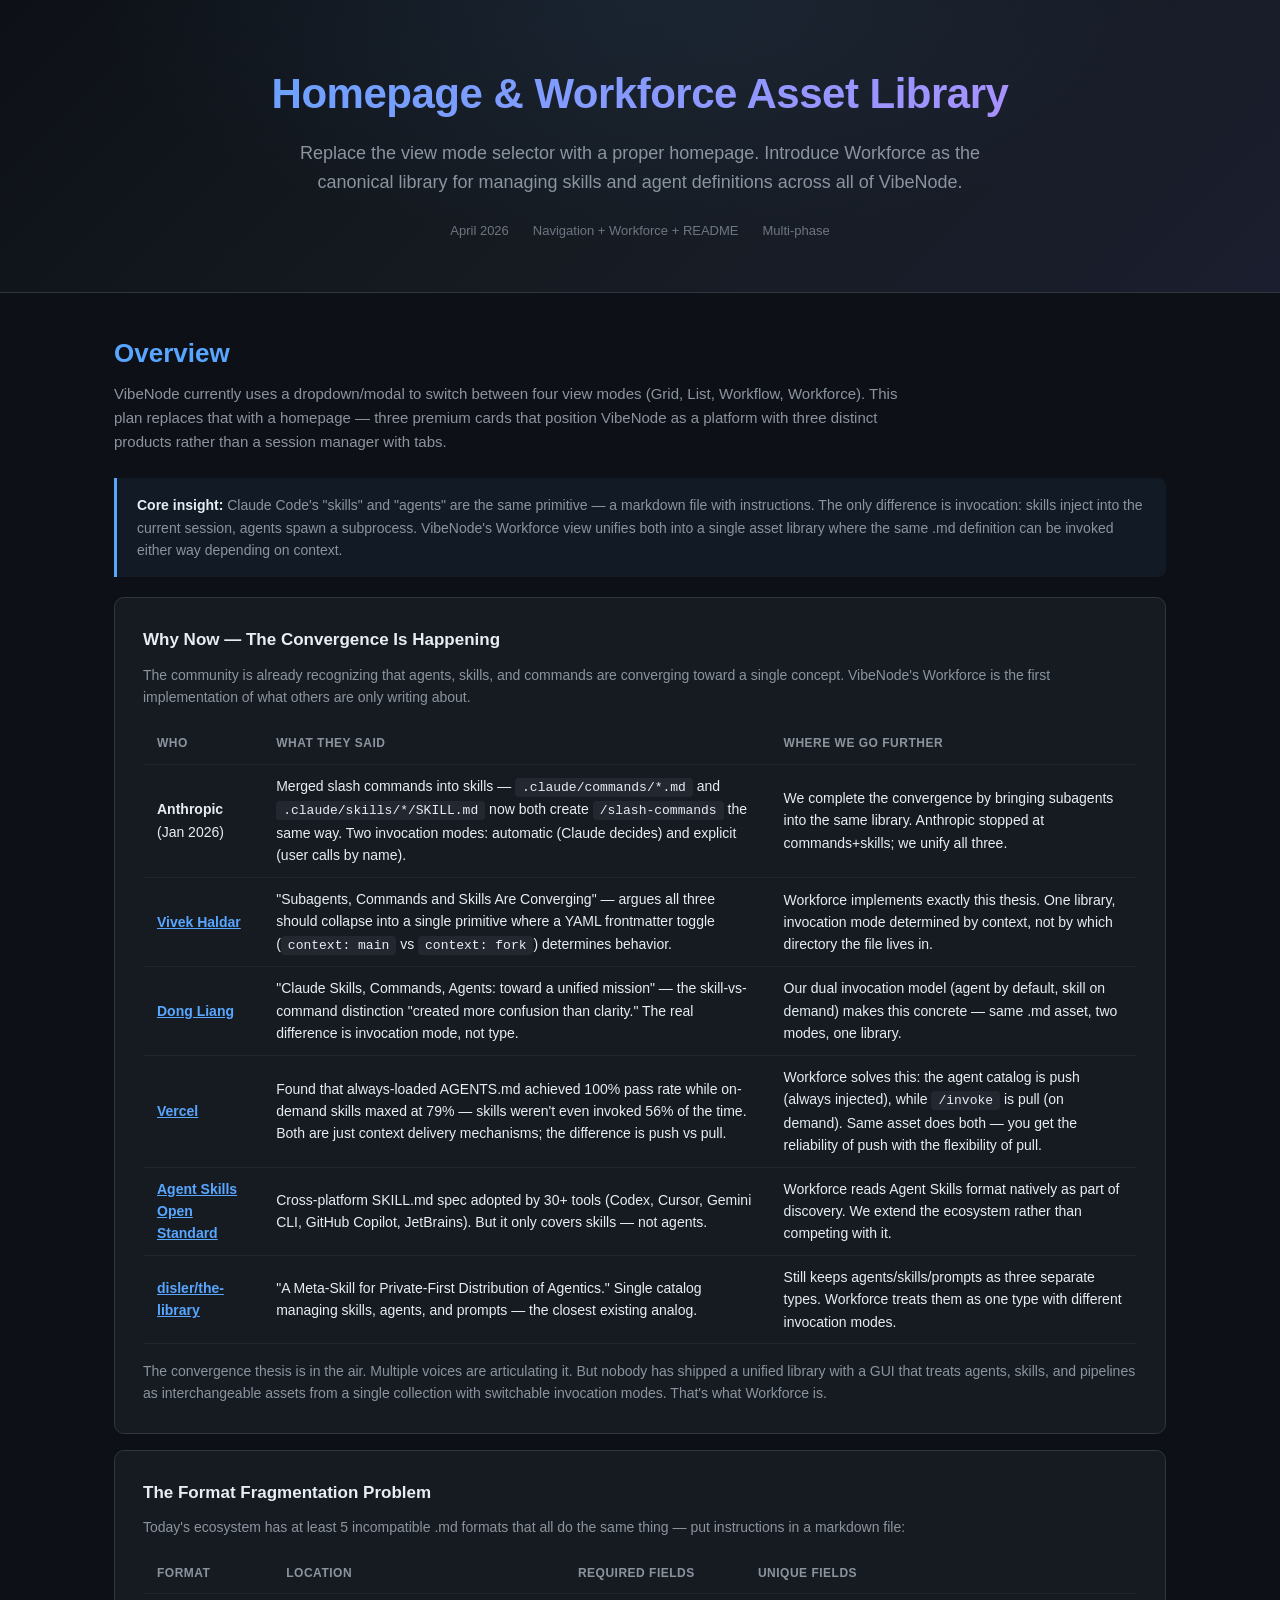
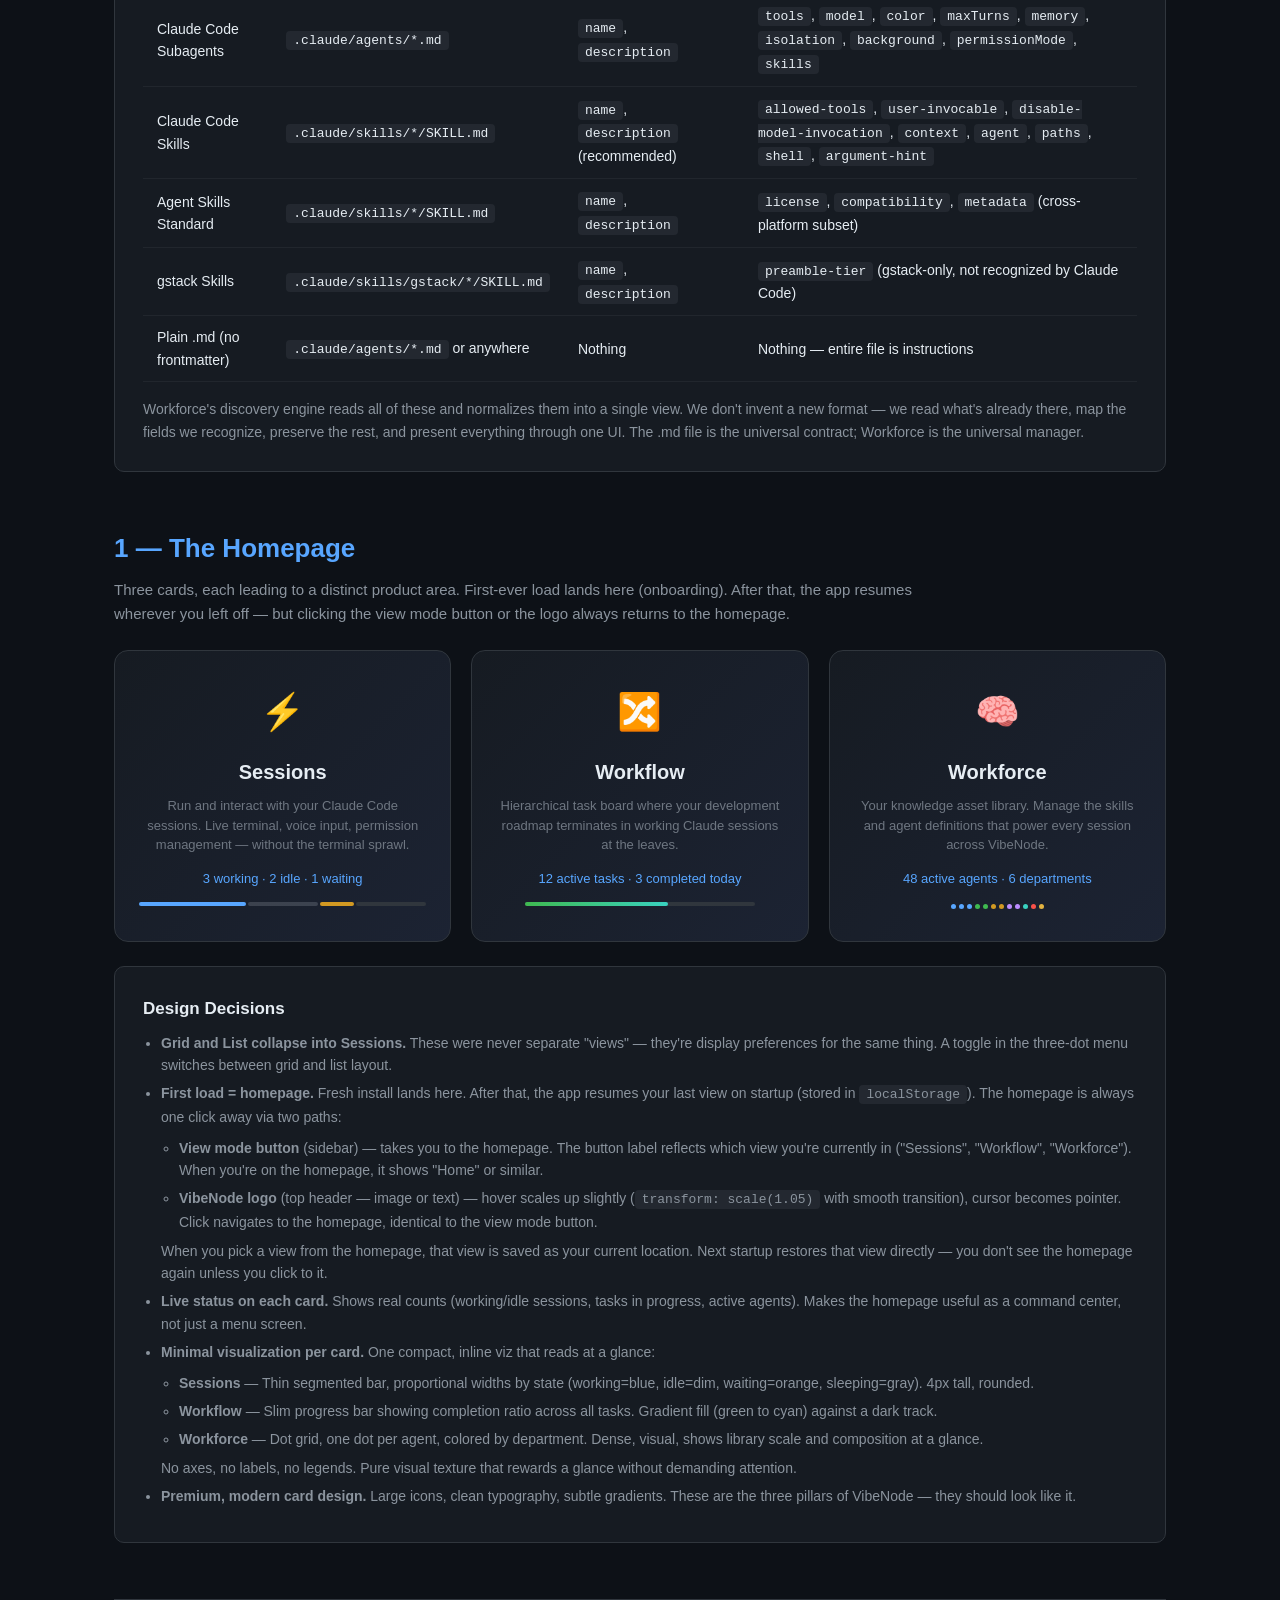
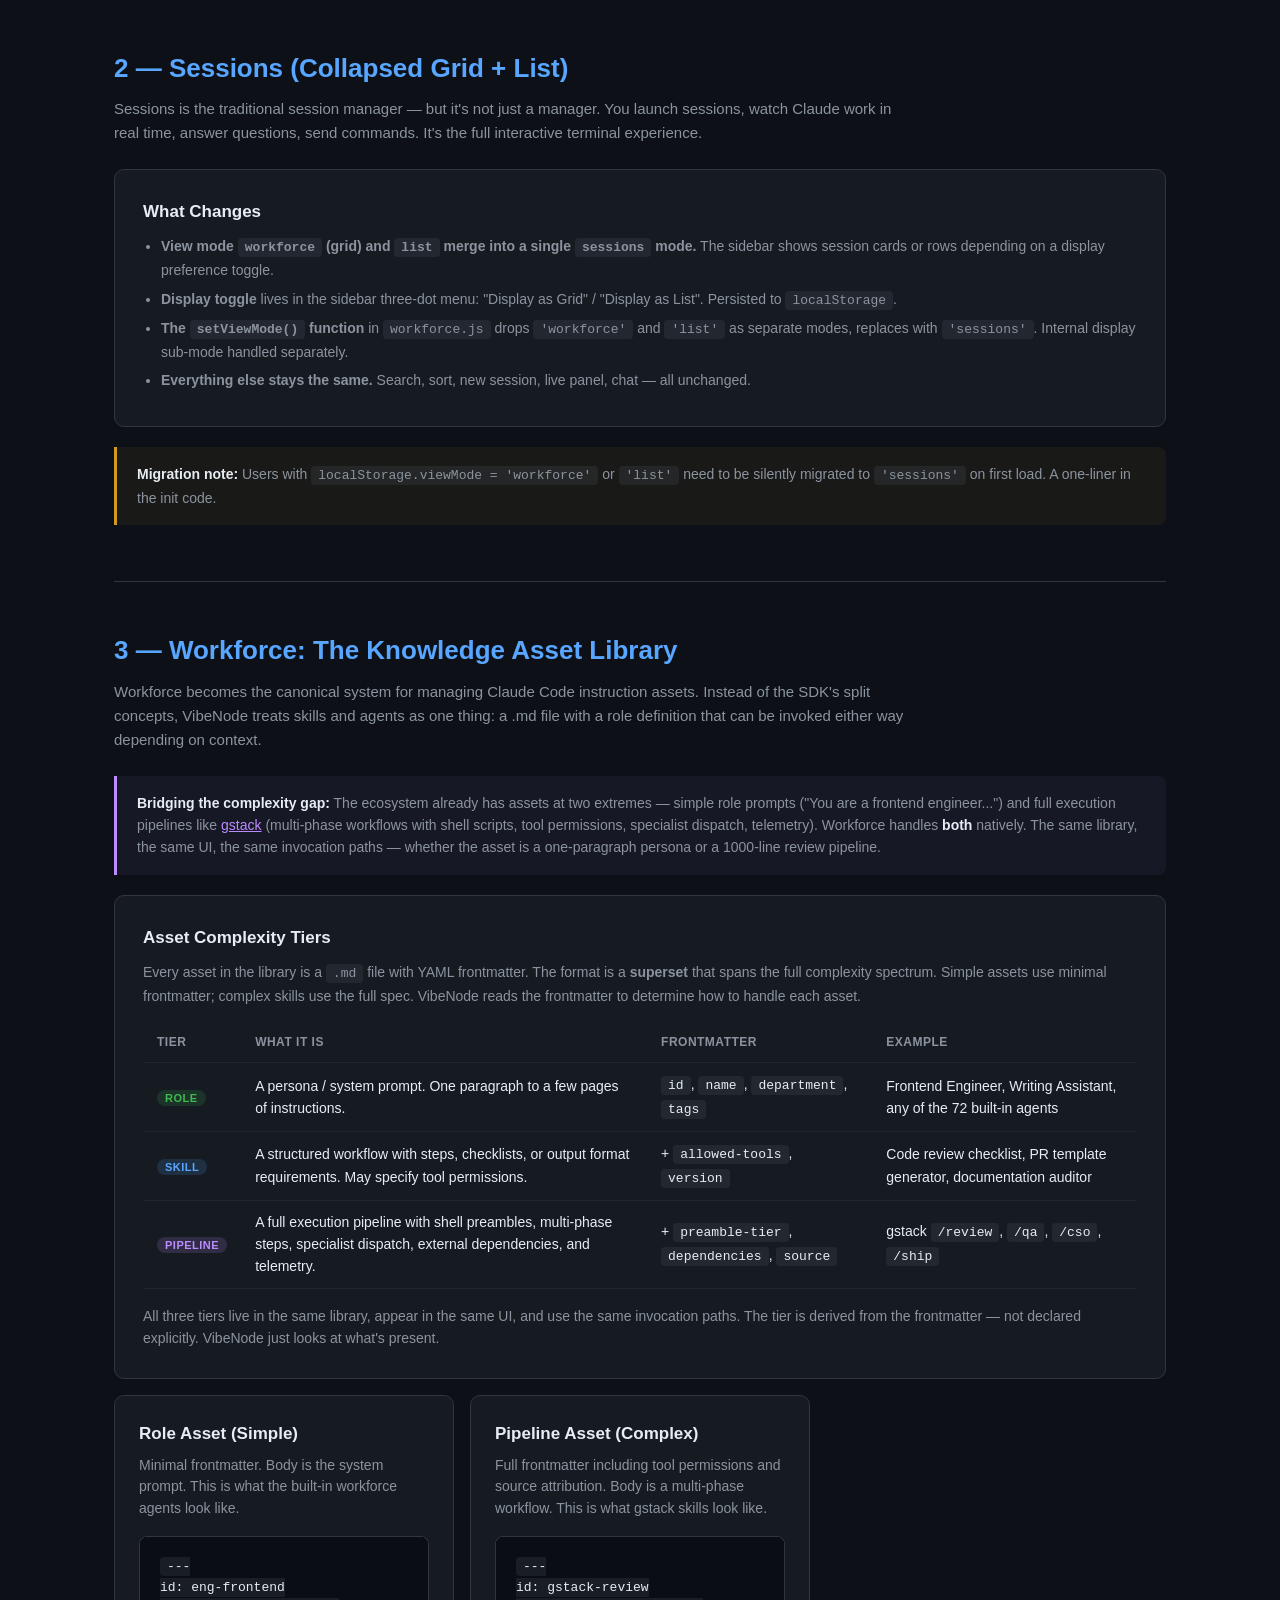
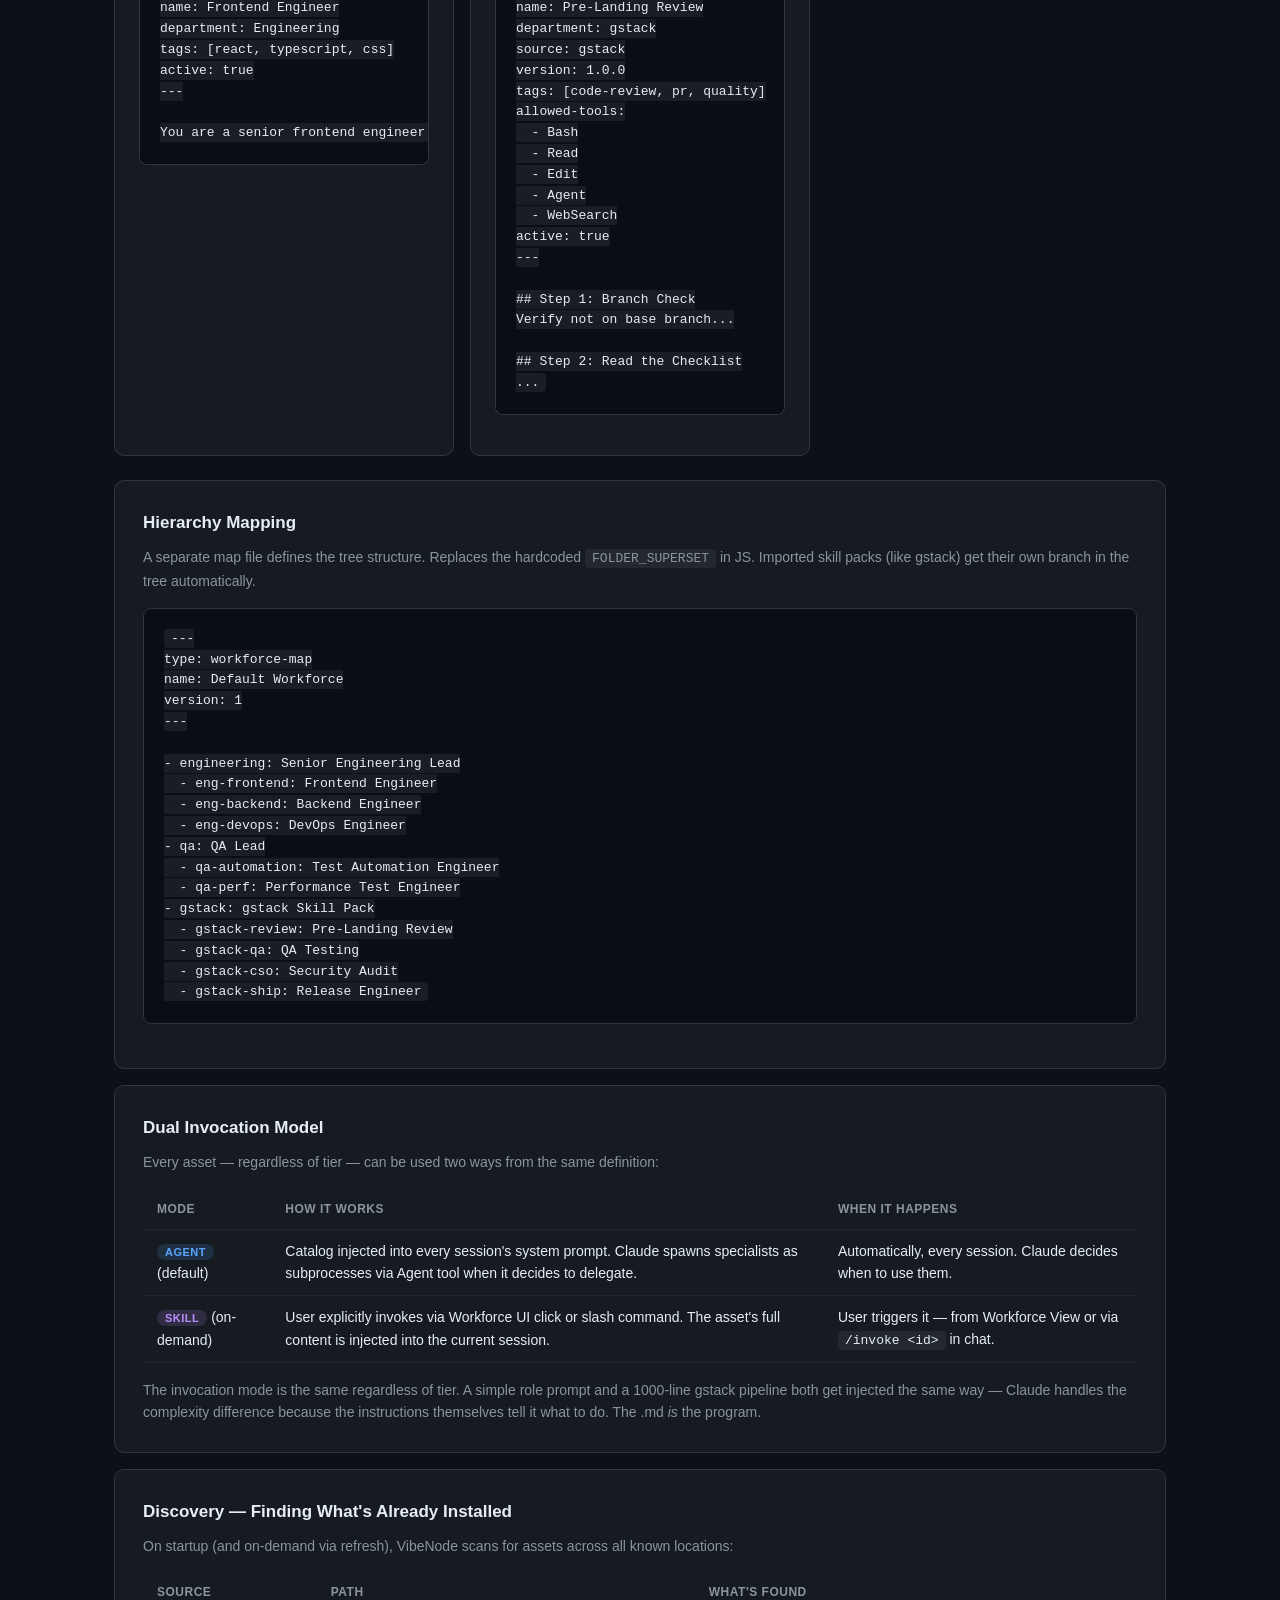
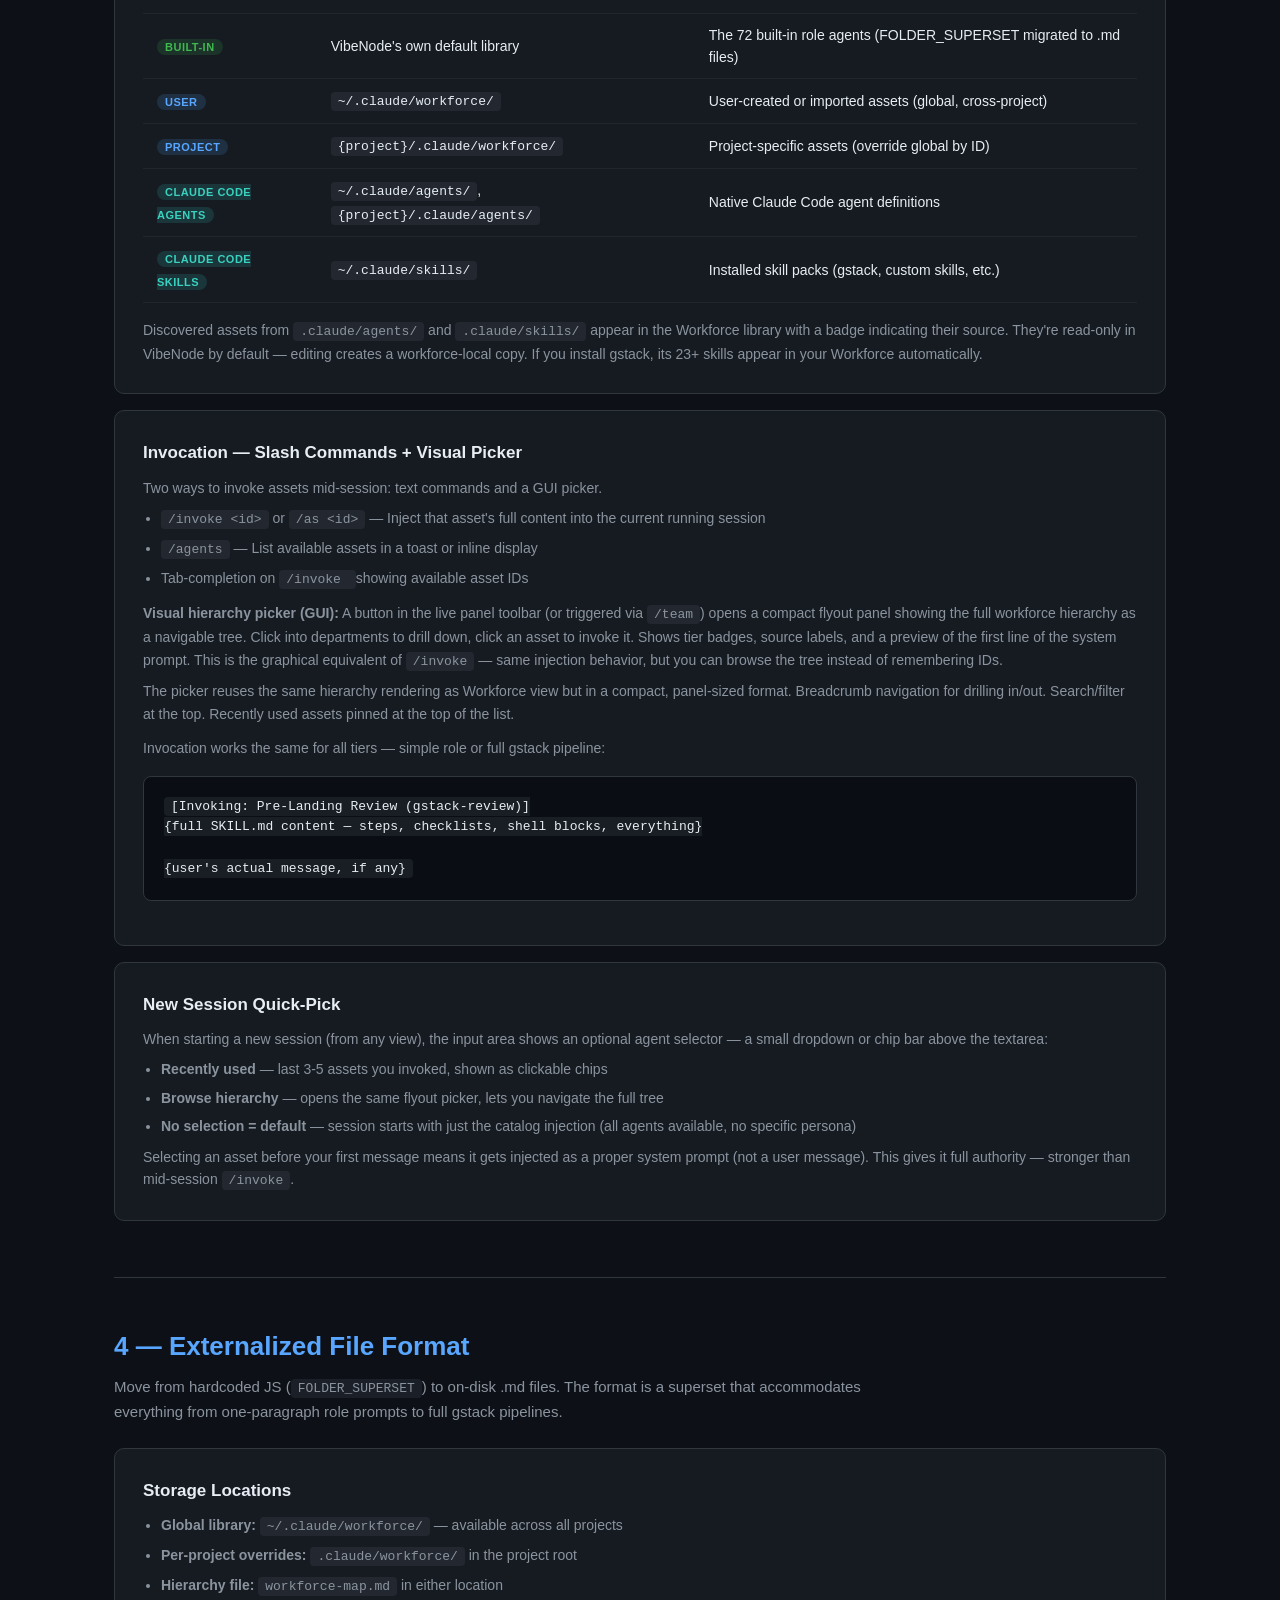
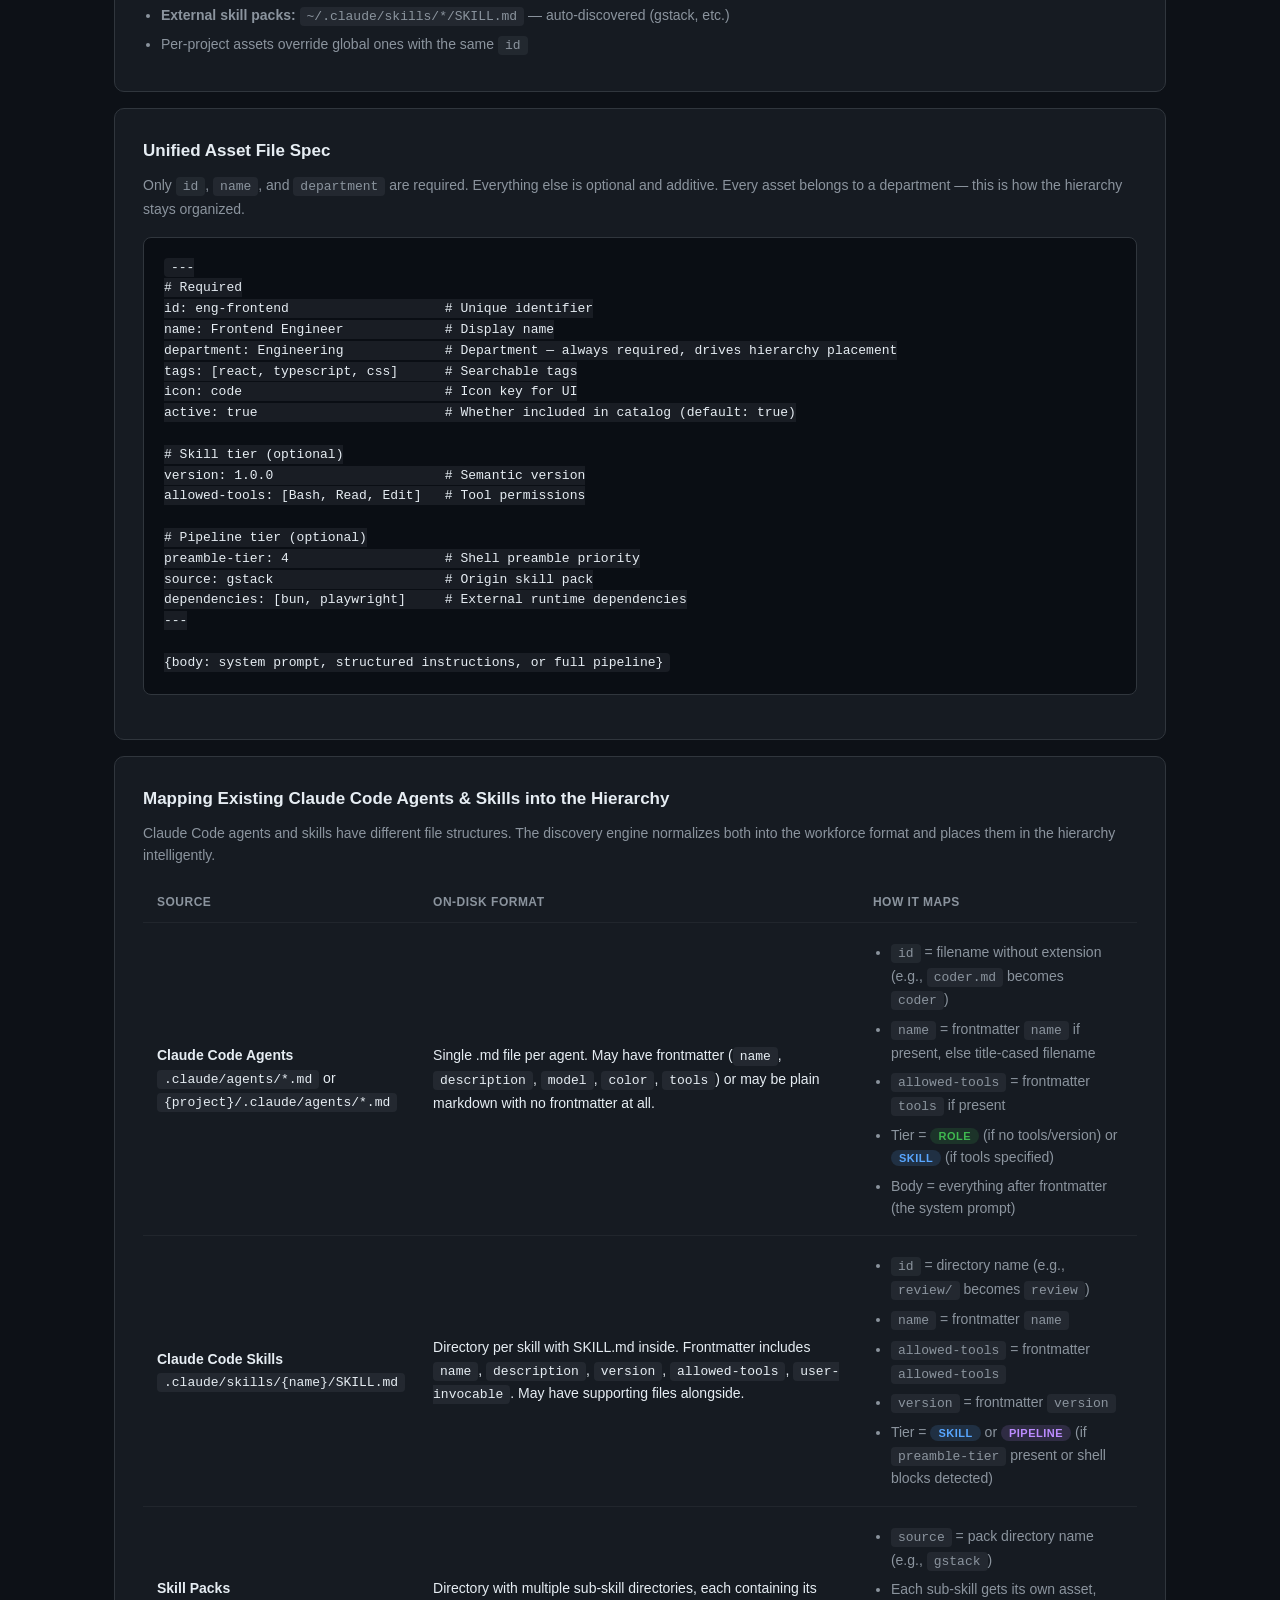
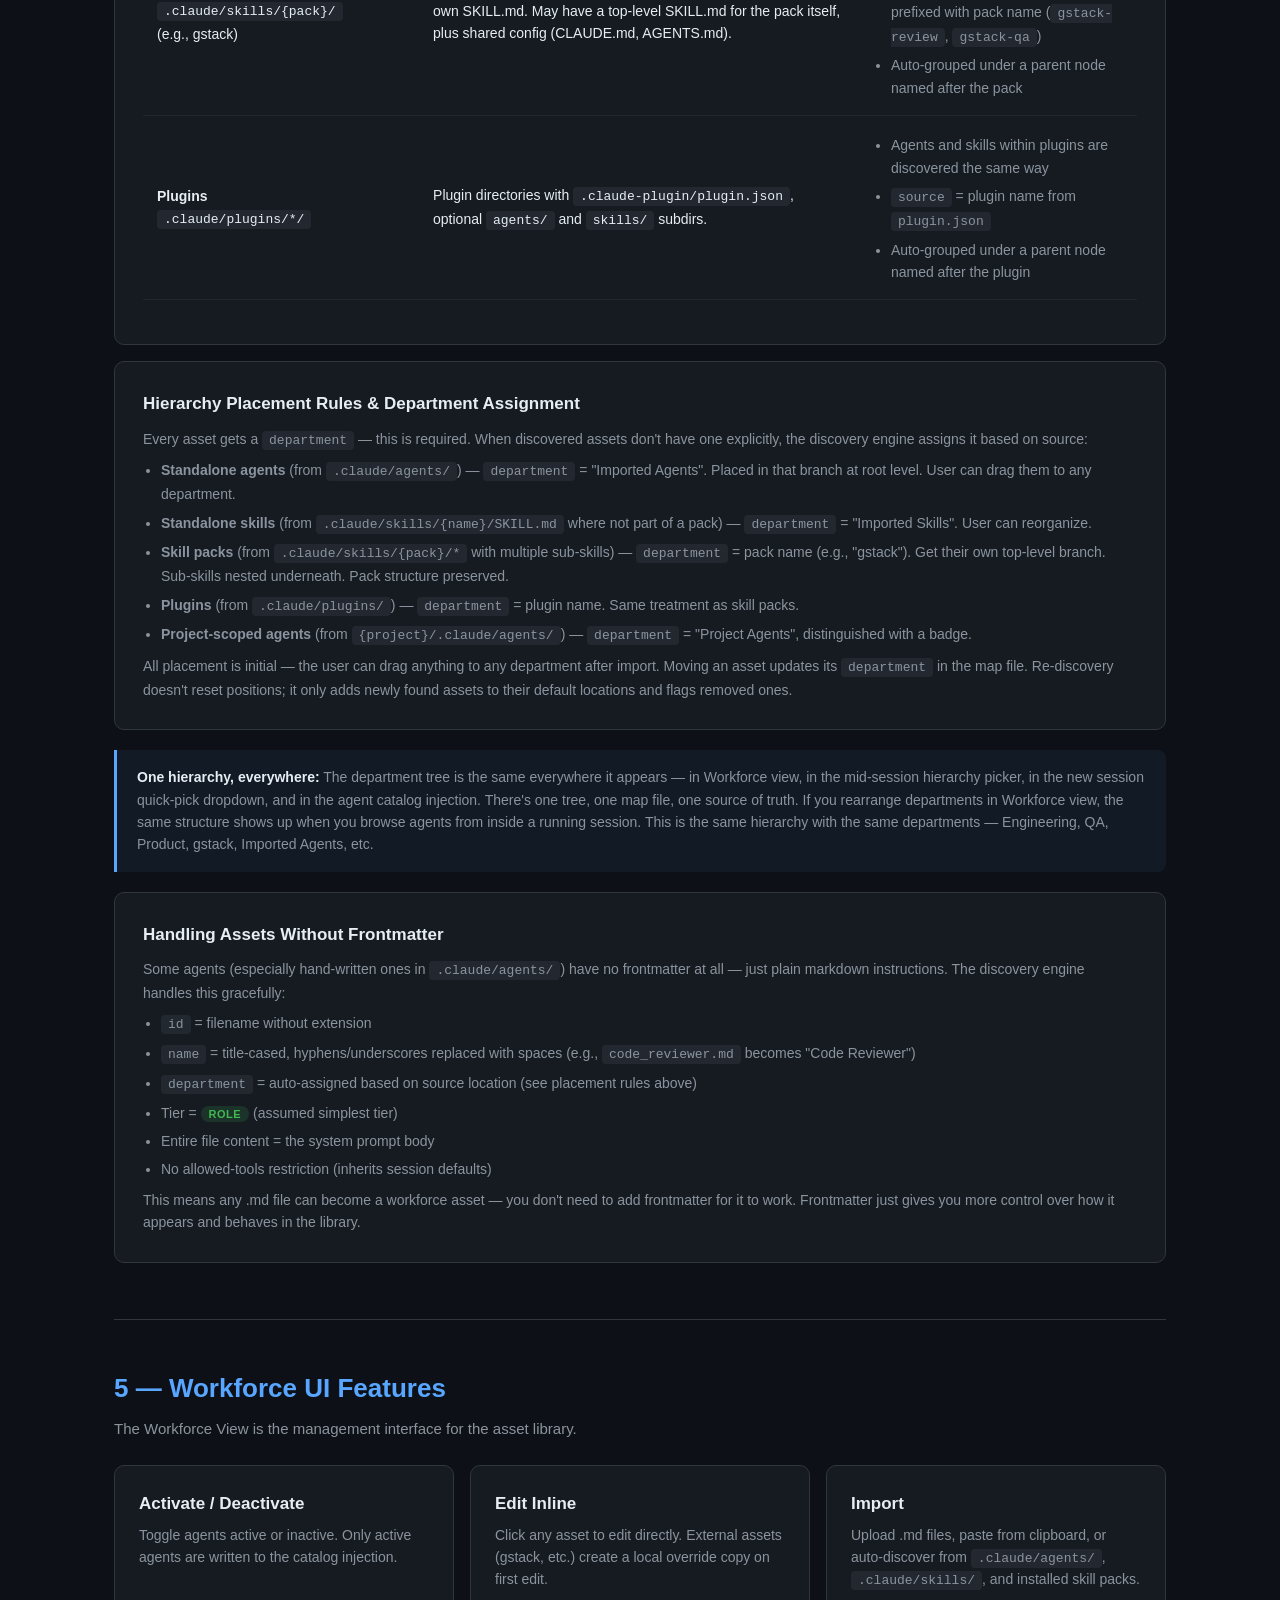
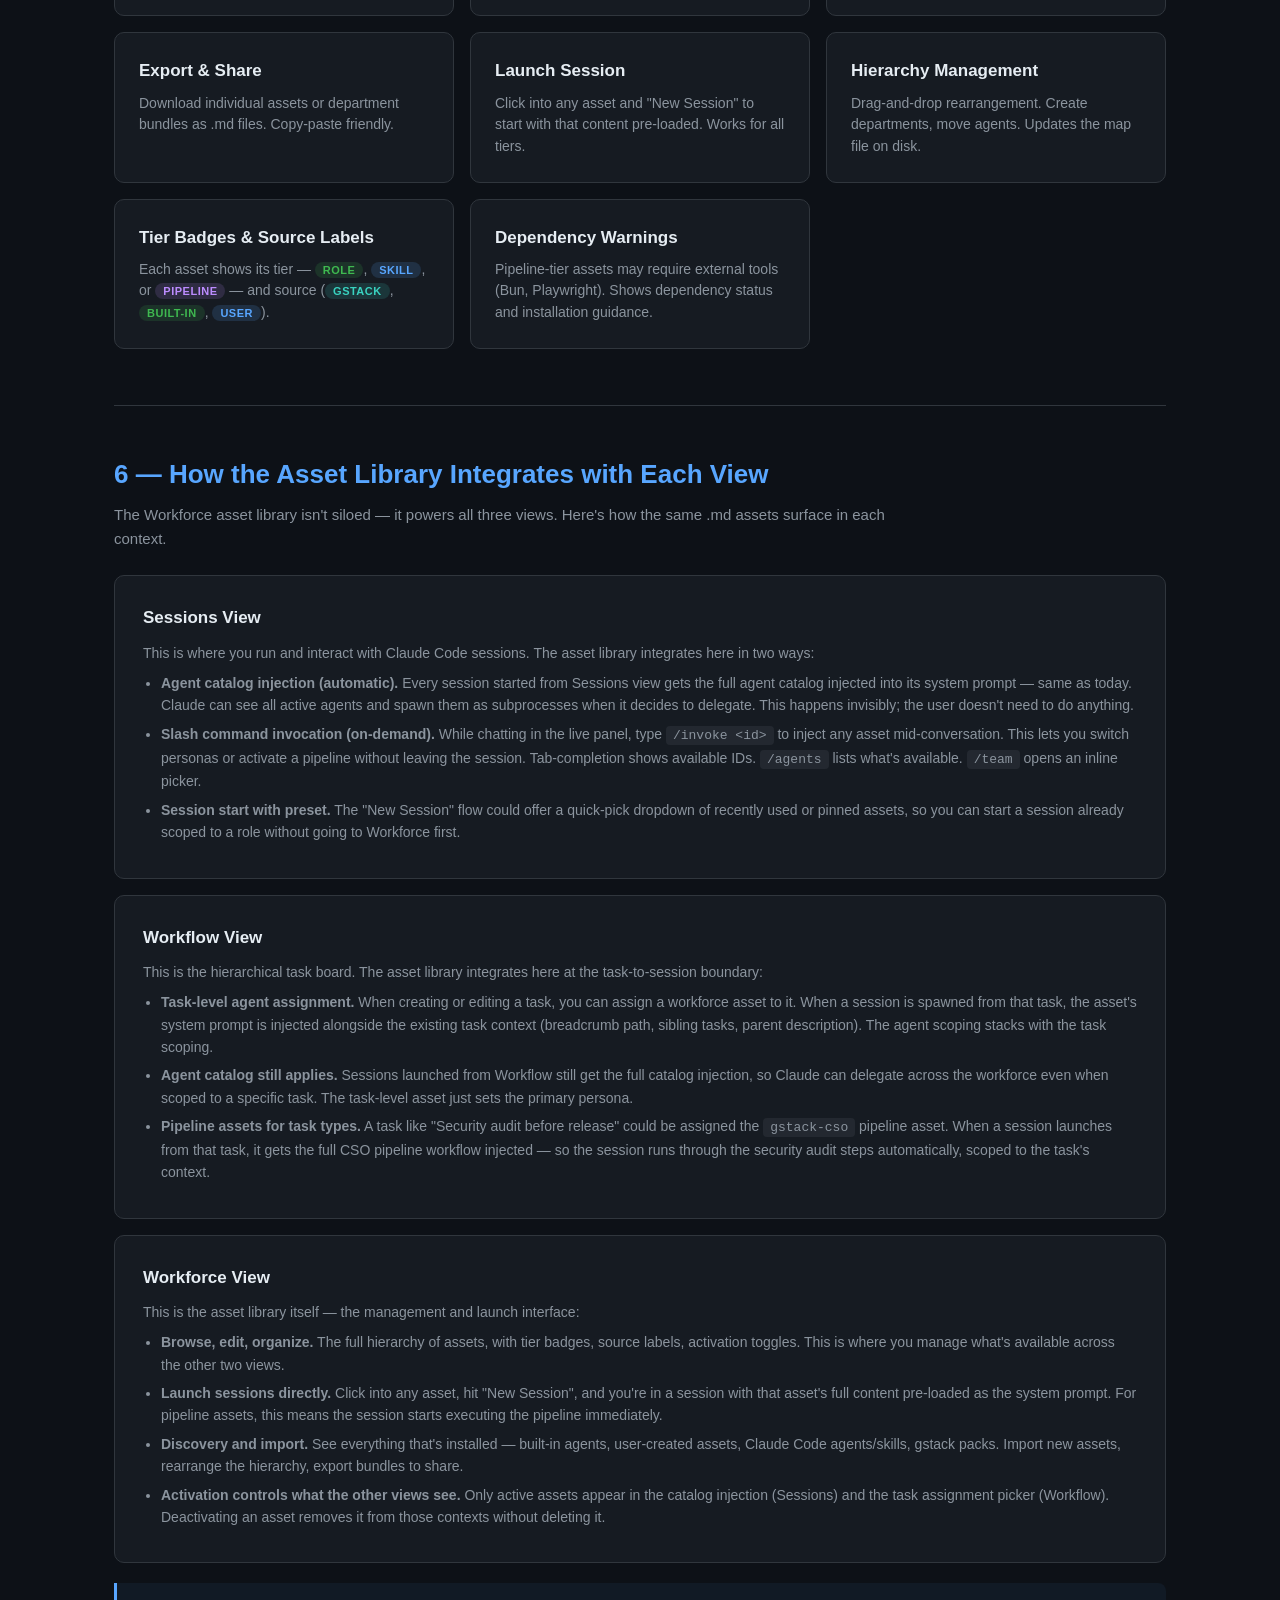
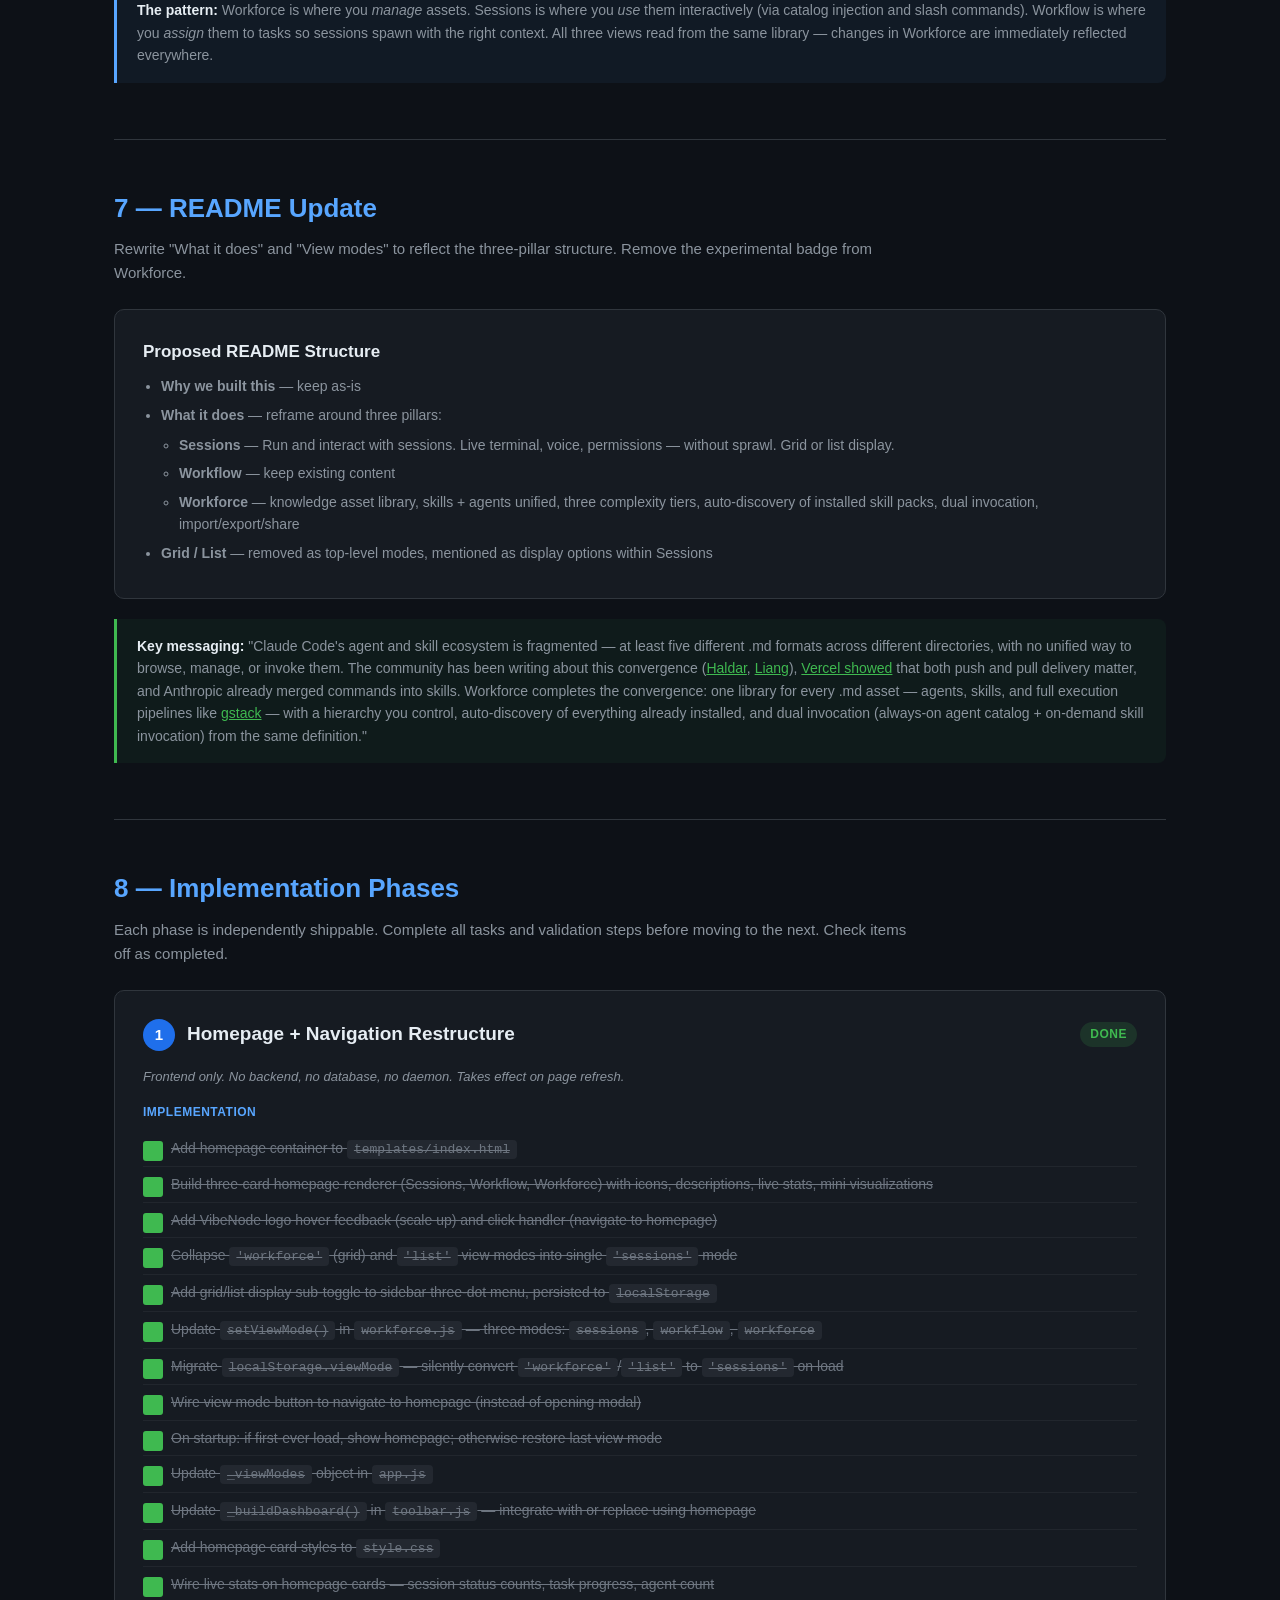
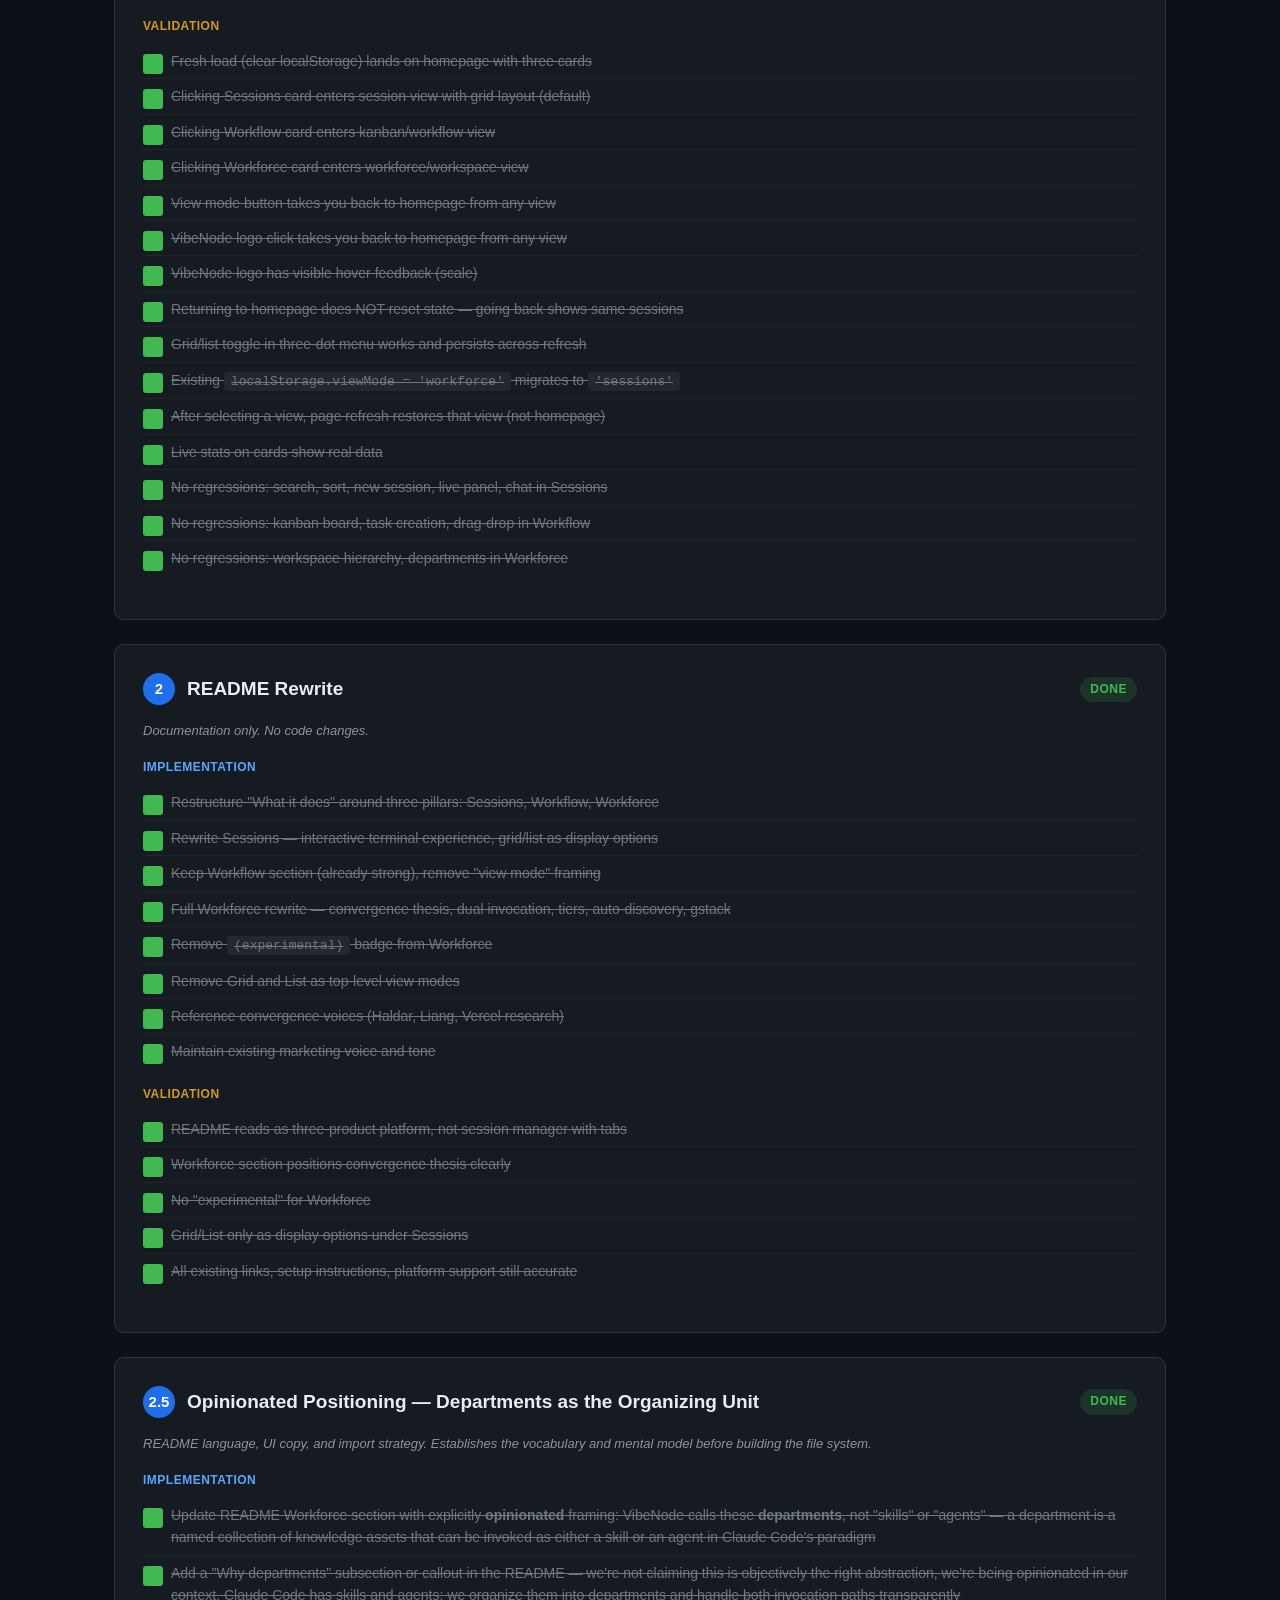
==== commit 50e401f1: "Update VibeNode 2026-04-02 16:48" ====
--- a/docs/plans/homepage_workforce_plan.html
+++ b/docs/plans/homepage_workforce_plan.html
@@ -687,26 +687,26 @@
 
   <!-- PHASE 2.5 -->
   <div class="phase">
-    <div class="phase-header"><div class="phase-num">2.5</div><h3>Opinionated Positioning — Departments as the Organizing Unit</h3><span class="phase-status status-pending">Pending</span></div>
+    <div class="phase-header"><div class="phase-num">2.5</div><h3>Opinionated Positioning — Departments as the Organizing Unit</h3><span class="phase-status status-done">Done</span></div>
     <p class="scope">README language, UI copy, and import strategy. Establishes the vocabulary and mental model before building the file system.</p>
     <div class="cl-label">Implementation</div>
     <ul class="cl">
-      <li>Update README Workforce section with explicitly <strong>opinionated</strong> framing: VibeNode calls these <strong>departments</strong>, not "skills" or "agents" — a department is a named collection of knowledge assets that can be invoked as either a skill or an agent in Claude Code's paradigm</li>
-      <li>Add a "Why departments" subsection or callout in the README — we're not claiming this is objectively the right abstraction, we're being opinionated in our context. Claude Code has skills and agents; we organize them into departments and handle both invocation paths transparently</li>
-      <li>Add "opinionated" language to the Workforce UI — a brief info tooltip or onboarding callout explaining the department model (e.g., "VibeNode organizes your knowledge assets into departments. Each asset can be invoked as a skill or spawned as an agent — we handle both.")</li>
-      <li>Define import strategy for external .md files into departments: importing a Claude Code agent (.md from <code>.claude/agents/</code>) places it into a department; importing a skill (SKILL.md from <code>.claude/skills/</code>) does the same. The department is the container, the invocation mode is separate</li>
-      <li>Define import strategy for gstack specifically: each gstack skill becomes an asset in a "gstack" department (or user-chosen department). Sub-departments allowed (e.g., gstack > Review, gstack > QA, gstack > Security)</li>
-      <li>Plan the UI flow for importing: user browses to Workforce, clicks Import, sees discovered agents/skills/packs, picks which department to place them in, confirms. Assets land in the hierarchy and are immediately available for both agent catalog injection and on-demand skill invocation</li>
-      <li>Reconcile existing built-in library (72 role agents across Engineering, QA, Product, etc.) with imported skill packs — both coexist in the same department tree, distinguished by source badges</li>
+      <li class="done">Update README Workforce section with explicitly <strong>opinionated</strong> framing: VibeNode calls these <strong>departments</strong>, not "skills" or "agents" — a department is a named collection of knowledge assets that can be invoked as either a skill or an agent in Claude Code's paradigm</li>
+      <li class="done">Add a "Why departments" subsection or callout in the README — we're not claiming this is objectively the right abstraction, we're being opinionated in our context. Claude Code has skills and agents; we organize them into departments and handle both invocation paths transparently</li>
+      <li class="done">Add "opinionated" language to the Workforce UI — a brief info tooltip or onboarding callout explaining the department model (e.g., "VibeNode organizes your knowledge assets into departments. Each asset can be invoked as a skill or spawned as an agent — we handle both.")</li>
+      <li class="done">Define import strategy for external .md files into departments: importing a Claude Code agent (.md from <code>.claude/agents/</code>) places it into a department; importing a skill (SKILL.md from <code>.claude/skills/</code>) does the same. The department is the container, the invocation mode is separate</li>
+      <li class="done">Define import strategy for gstack specifically: each gstack skill becomes an asset in a "gstack" department (or user-chosen department). Sub-departments allowed (e.g., gstack > Review, gstack > QA, gstack > Security)</li>
+      <li class="done">Plan the UI flow for importing: user browses to Workforce, clicks Import, sees discovered agents/skills/packs, picks which department to place them in, confirms. Assets land in the hierarchy and are immediately available for both agent catalog injection and on-demand skill invocation</li>
+      <li class="done">Reconcile existing built-in library (72 role agents across Engineering, QA, Product, etc.) with imported skill packs — both coexist in the same department tree, distinguished by source badges</li>
     </ul>
     <div class="cl-label cl-validate">Validation</div>
     <ul class="cl">
-      <li>README explicitly uses the word "opinionated" and explains the department model</li>
-      <li>README does NOT claim departments are objectively better — frames it as "in our context, this is how we think about it"</li>
-      <li>Workforce UI has visible copy explaining the department model (tooltip, callout, or onboarding)</li>
-      <li>Import flow is documented: agent files and skill files both land in departments</li>
-      <li>gstack import strategy is clear: one department, sub-departments for categories</li>
-      <li>Built-in agents and imported skills coexist visually in the same tree without confusion</li>
+      <li class="done">README explicitly uses the word "opinionated" and explains the department model</li>
+      <li class="done">README does NOT claim departments are objectively better — frames it as "in our context, this is how we think about it"</li>
+      <li class="done">Workforce UI has visible copy explaining the department model (tooltip, callout, or onboarding)</li>
+      <li class="done">Import flow is documented: agent files and skill files both land in departments</li>
+      <li class="done">gstack import strategy is clear: one department, sub-departments for categories</li>
+      <li class="done">Built-in agents and imported skills coexist visually in the same tree without confusion</li>
     </ul>
   </div>
 
